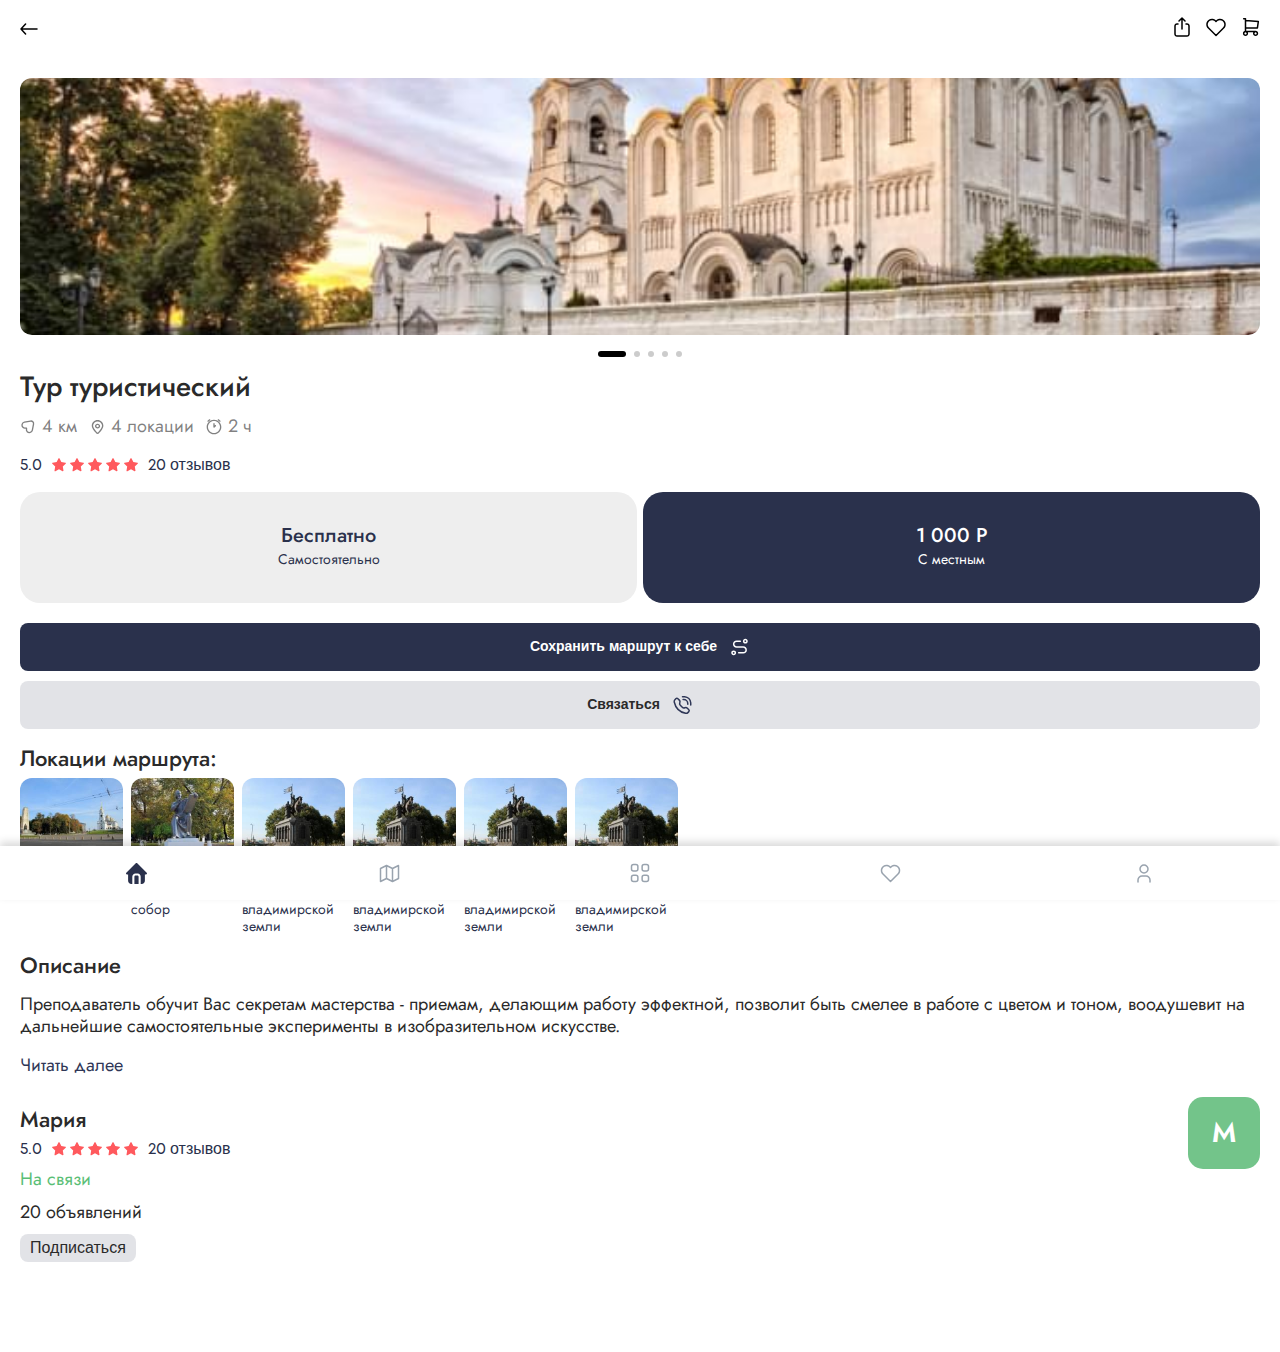
==== event.html @ 4a15fc66 "first commit" ====
<!DOCTYPE html>
<html lang="en">
    <head>
    <meta charset="UTF-8">
    <meta name="viewport" content="width=device-width, initial-scale=1.0">
    <title>Маршруты</title>
    <link rel="stylesheet" href="css/libs/normalize.css">
    <link rel="stylesheet" href="css/libs/swiper-bundle.min.css">
    <link rel="stylesheet" href="css/libs/fancybox.css">
    <link rel="stylesheet" href="css/libs/vanilla-calendar.min.css">
    <link rel="stylesheet" href="css/style.min.css">
</head>
<body class="white">
    <div class="navbar">
        <ul>
            <li>
                <a class="current" href="main.html">
                    <svg width="23" height="22" viewBox="0 0 23 22" fill="none" xmlns="http://www.w3.org/2000/svg">
                        <path d="M12.2421 1.30743L21.6903 10.7575C22.3517 11.419 21.8835 12.5499 20.9481 12.5499H19.8983V18.85C19.8983 19.6854 19.5665 20.4866 18.9759 21.0774C18.3853 21.6681 17.5842 22 16.7489 22H15.6991V14.6499C15.6992 13.8464 15.3922 13.0733 14.8411 12.4887C14.29 11.9041 13.5364 11.5523 12.7345 11.5051L12.5497 11.4999H10.4501C9.61481 11.4999 8.81374 11.8318 8.22311 12.4225C7.63248 13.0133 7.30067 13.8145 7.30067 14.6499V22H6.25086C5.41559 22 4.61452 21.6681 4.02389 21.0774C3.43326 20.4866 3.10145 19.6854 3.10145 18.85V12.5499H2.05164C1.11731 12.5499 0.64805 11.419 1.30943 10.7575L10.7577 1.30743C10.9545 1.11058 11.2215 1 11.4999 1C11.7783 1 12.0452 1.11058 12.2421 1.30743ZM12.5497 13.5999C12.8281 13.5999 13.0951 13.7105 13.292 13.9075C13.4889 14.1044 13.5995 14.3714 13.5995 14.6499V22H9.40028V14.6499C9.40031 14.3927 9.49471 14.1445 9.66558 13.9523C9.83645 13.7601 10.0719 13.6374 10.3273 13.6073L10.4501 13.5999H12.5497Z" fill="#2A314C" />
                    </svg>
                </a>
            </li>
            <li>
                <a href="#">
                    <svg width="21" height="19" viewBox="0 0 21 19" fill="none" xmlns="http://www.w3.org/2000/svg">
                        <path d="M7.5 1.5L1.5 4.5V17.5L7.5 14.5M7.5 1.5L13.5 4.5M7.5 1.5V14.5M13.5 4.5L19.5 1.5V14.5L13.5 17.5M13.5 4.5V17.5M13.5 17.5L7.5 14.5" stroke="#99A3AE" stroke-width="1.5" stroke-linecap="round" stroke-linejoin="round" />
                    </svg>
                </a>
            </li>
            <li>
                <a href="index.html">
                    <svg width="20" height="20" viewBox="0 0 20 20" fill="none" xmlns="http://www.w3.org/2000/svg">
                        <path d="M12.125 3.5C12.125 2.39543 13.0204 1.5 14.125 1.5H16.5C17.6046 1.5 18.5 2.39543 18.5 3.5V5.875C18.5 6.97957 17.6046 7.875 16.5 7.875H14.125C13.0204 7.875 12.125 6.97957 12.125 5.875V3.5Z" stroke="#99A3AE" stroke-width="1.5" stroke-linecap="round" stroke-linejoin="round" />
                        <path d="M1.5 14.125C1.5 13.0204 2.39543 12.125 3.5 12.125H5.875C6.97957 12.125 7.875 13.0204 7.875 14.125V16.5C7.875 17.6046 6.97957 18.5 5.875 18.5H3.5C2.39543 18.5 1.5 17.6046 1.5 16.5V14.125Z" stroke="#99A3AE" stroke-width="1.5" stroke-linecap="round" stroke-linejoin="round" />
                        <path d="M12.125 14.125C12.125 13.0204 13.0204 12.125 14.125 12.125H16.5C17.6046 12.125 18.5 13.0204 18.5 14.125V16.5C18.5 17.6046 17.6046 18.5 16.5 18.5H14.125C13.0204 18.5 12.125 17.6046 12.125 16.5V14.125Z" stroke="#99A3AE" stroke-width="1.5" stroke-linecap="round" stroke-linejoin="round" />
                        <path d="M1.5 3.5C1.5 2.39543 2.39543 1.5 3.5 1.5H5.875C6.97957 1.5 7.875 2.39543 7.875 3.5V5.875C7.875 6.97957 6.97957 7.875 5.875 7.875H3.5C2.39543 7.875 1.5 6.97957 1.5 5.875V3.5Z" stroke="#99A3AE" stroke-width="1.5" stroke-linecap="round" stroke-linejoin="round" />
                    </svg>
                </a>
            </li>
            <li>
                <a href="#">
                    <svg width="21" height="19" viewBox="0 0 21 19" fill="none" xmlns="http://www.w3.org/2000/svg">
                        <path d="M18.0044 10.0773L10.5083 17.5L3.01221 10.0773C2.51777 9.59625 2.12831 9.01806 1.86835 8.37914C1.60839 7.74022 1.48357 7.0544 1.50173 6.36487C1.5199 5.67535 1.68067 4.99705 1.97391 4.3727C2.26715 3.74834 2.68652 3.19146 3.2056 2.73711C3.72468 2.28275 4.33223 1.94078 4.99 1.73272C5.64776 1.52466 6.34149 1.45502 7.0275 1.52819C7.71351 1.60135 8.37693 1.81574 8.976 2.15784C9.57506 2.49995 10.0968 2.96237 10.5083 3.51597C10.9216 2.96638 11.444 2.50801 12.0426 2.16953C12.6413 1.83106 13.3034 1.61977 13.9875 1.54889C14.6715 1.47801 15.3629 1.54907 16.0182 1.75762C16.6736 1.96616 17.2788 2.3077 17.7961 2.76087C18.3134 3.21404 18.7315 3.76907 19.0243 4.39124C19.3172 5.0134 19.4784 5.6893 19.498 6.37664C19.5175 7.06397 19.395 7.74795 19.138 8.38575C18.881 9.02355 18.4951 9.60145 18.0044 10.0833" stroke="#99A3AE" stroke-width="1.5" stroke-linecap="round" stroke-linejoin="round" />
                    </svg>
                </a>
            </li>
            <li>
                <a href="auth.html">
                    <svg width="23" height="22" viewBox="0 0 23 22" fill="none" xmlns="http://www.w3.org/2000/svg">
                        <g clip-path="url(#clip0_155_7557)">
                          <path d="M8 7C8 8.06087 8.42143 9.07828 9.17157 9.82843C9.92172 10.5786 10.9391 11 12 11C13.0609 11 14.0783 10.5786 14.8284 9.82843C15.5786 9.07828 16 8.06087 16 7C16 5.93913 15.5786 4.92172 14.8284 4.17157C14.0783 3.42143 13.0609 3 12 3C10.9391 3 9.92172 3.42143 9.17157 4.17157C8.42143 4.92172 8 5.93913 8 7Z" stroke="#99A3AE" stroke-width="1.5" stroke-linecap="round" stroke-linejoin="round" />
                          <path d="M6 20V18C6 16.9391 6.42143 15.9217 7.17157 15.1716C7.92172 14.4214 8.93913 14 10 14H14C15.0609 14 16.0783 14.4214 16.8284 15.1716C17.5786 15.9217 18 16.9391 18 18V20" stroke="#99A3AE" stroke-width="1.5" stroke-linecap="round" stroke-linejoin="round" />
                        </g>
                        <defs>
                          <clipPath id="clip0_155_7557">
                            <rect width="22" height="22" fill="white" transform="translate(0.5)" />
                          </clipPath>
                        </defs>
                    </svg>
                </a>
            </li>
        </ul>
    </div>
    <main class="content" id="content">
        <div class="event">
            <div class="event-header container">
                <a href="routes.html" class="back">
                    <svg width="18" height="12" viewBox="0 0 18 12" fill="none" xmlns="http://www.w3.org/2000/svg">
                        <path d="M1 6H17M1 6L5.57143 11M1 6L5.57143 1" stroke="black" stroke-width="1.5" stroke-linecap="round" stroke-linejoin="round" />
                    </svg>
                </a>
                <div class="links">
                    <a href="#">
                        <svg width="16" height="20" viewBox="0 0 16 20" fill="none" xmlns="http://www.w3.org/2000/svg">
                            <path d="M4 7H3C2.46957 7 1.96086 7.21071 1.58579 7.58579C1.21071 7.96086 1 8.46957 1 9V17C1 17.5304 1.21071 18.0391 1.58579 18.4142C1.96086 18.7893 2.46957 19 3 19H13C13.5304 19 14.0391 18.7893 14.4142 18.4142C14.7893 18.0391 15 17.5304 15 17V9C15 8.46957 14.7893 7.96086 14.4142 7.58579C14.0391 7.21071 13.5304 7 13 7H12M8 12V1M8 1L5 4M8 1L11 4" stroke="black" stroke-width="1.5" stroke-linecap="round" stroke-linejoin="round" />
                        </svg>
                    </a>
                    <a href="#">
                        <svg width="20" height="19" viewBox="0 0 20 19" fill="none" xmlns="http://www.w3.org/2000/svg">
                            <path d="M17.5044 10.0773L10.0083 17.5L2.51221 10.0773C2.01777 9.59625 1.62831 9.01806 1.36835 8.37914C1.10839 7.74022 0.983567 7.0544 1.00173 6.36487C1.0199 5.67535 1.18067 4.99705 1.47391 4.3727C1.76715 3.74834 2.18652 3.19146 2.7056 2.73711C3.22468 2.28275 3.83223 1.94078 4.49 1.73272C5.14776 1.52466 5.84149 1.45502 6.5275 1.52819C7.21351 1.60135 7.87693 1.81574 8.476 2.15784C9.07506 2.49995 9.59679 2.96237 10.0083 3.51597C10.4216 2.96638 10.944 2.50801 11.5426 2.16953C12.1413 1.83106 12.8034 1.61977 13.4875 1.54889C14.1715 1.47801 14.8629 1.54907 15.5182 1.75762C16.1736 1.96616 16.7788 2.3077 17.2961 2.76087C17.8134 3.21404 18.2315 3.76907 18.5243 4.39124C18.8172 5.0134 18.9784 5.6893 18.998 6.37664C19.0175 7.06397 18.895 7.74795 18.638 8.38575C18.381 9.02355 17.9951 9.60145 17.5044 10.0833" stroke="black" stroke-width="1.5" stroke-linecap="round" stroke-linejoin="round" />
                        </svg>
                    </a>
                    <a href="#">
                        <svg width="18" height="18" viewBox="0 0 18 18" fill="none" xmlns="http://www.w3.org/2000/svg">
                            <path d="M3.49999 13.5833C3.98622 13.5833 4.45254 13.7765 4.79635 14.1203C5.14017 14.4641 5.33332 14.9304 5.33332 15.4167C5.33332 15.9029 5.14017 16.3692 4.79635 16.713C4.45254 17.0568 3.98622 17.25 3.49999 17.25C3.01376 17.25 2.54744 17.0568 2.20363 16.713C1.85981 16.3692 1.66666 15.9029 1.66666 15.4167C1.66666 14.9304 1.85981 14.4641 2.20363 14.1203C2.54744 13.7765 3.01376 13.5833 3.49999 13.5833ZM3.49999 13.5833H13.5833M3.49999 13.5833V0.75H1.66666M13.5833 13.5833C14.0696 13.5833 14.5359 13.7765 14.8797 14.1203C15.2235 14.4641 15.4167 14.9304 15.4167 15.4167C15.4167 15.9029 15.2235 16.3692 14.8797 16.713C14.5359 17.0568 14.0696 17.25 13.5833 17.25C13.0971 17.25 12.6308 17.0568 12.287 16.713C11.9431 16.3692 11.75 15.9029 11.75 15.4167C11.75 14.9304 11.9431 14.4641 12.287 14.1203C12.6308 13.7765 13.0971 13.5833 13.5833 13.5833ZM3.49999 2.58333L16.3333 3.5L15.4167 9.91667H3.49999" stroke="black" stroke-width="1.5" stroke-linecap="round" stroke-linejoin="round" />
                        </svg>
                    </a>
                </div>
            </div>
            <div class="card event-card container">
                <div class="swiper card-slider">
                    <div class="swiper-wrapper">
                        <div class="swiper-slide">
                            <img src="img/event.jpg" alt="">
                        </div>
                        <div class="swiper-slide">
                            <img src="img/event.jpg" alt="">
                        </div>
                        <div class="swiper-slide">
                            <img src="img/event.jpg" alt="">
                        </div>
                        <div class="swiper-slide">
                            <img src="img/event.jpg" alt="">
                        </div>
                        <div class="swiper-slide">
                            <img src="img/event.jpg" alt="">
                        </div>
                    </div>
                    <div class="card-slider-pagination"></div>
                </div>
                <div class="title">
                    Тур туристический
                </div>
                <div class="meta">
                    <div class="meta-item">
                        <svg width="16" height="16" viewBox="0 0 16 16" fill="none" xmlns="http://www.w3.org/2000/svg">
                            <path d="M10.5304 2.04713C12.3077 1.70626 13.8681 3.26663 13.5272 5.04395L12.3575 11.1433C12.1399 12.2779 11.28 13.1876 10.1614 13.4766C7.92717 14.0537 5.89422 11.9807 6.54525 9.76689C6.67796 9.31562 6.25869 8.89636 5.80743 9.02907C3.5936 9.68011 1.52063 7.64716 2.09779 5.41292C2.38674 4.29439 3.29643 3.43448 4.431 3.21689L10.5304 2.04713Z" stroke="#2C2C2C" stroke-opacity="0.6" stroke-width="1.33333" />
                        </svg>
                        4 км
                    </div>
                    <div class="meta-item">
                        <svg width="16" height="16" viewBox="0 0 16 16" fill="none" xmlns="http://www.w3.org/2000/svg">
                            <path d="M10.359 12.906L9.84915 12.4765H9.84915L10.359 12.906ZM6.78373 12.906L6.27385 13.3355L6.78373 12.906ZM8.57138 14.2855V13.6189V14.2855ZM13.0476 6.86627C13.0476 7.52711 12.6692 8.45995 12.0237 9.52245C11.3957 10.5561 10.5811 11.6076 9.84915 12.4765L10.8689 13.3355C11.6218 12.4417 12.4848 11.3313 13.1632 10.2148C13.8241 9.12708 14.3809 7.92142 14.3809 6.86627H13.0476ZM7.29362 12.4765C6.56166 11.6076 5.74709 10.5561 5.11906 9.52245C4.47352 8.45995 4.09519 7.52711 4.09519 6.86627H2.76186C2.76186 7.92142 3.31871 9.12708 3.97956 10.2148C4.65793 11.3313 5.52096 12.4417 6.27385 13.3355L7.29362 12.4765ZM4.09519 6.86627C4.09519 4.38787 6.10039 2.38078 8.57138 2.38078V1.04744C5.36174 1.04744 2.76186 3.65376 2.76186 6.86627H4.09519ZM8.57138 2.38078C11.0424 2.38078 13.0476 4.38787 13.0476 6.86627H14.3809C14.3809 3.65376 11.781 1.04744 8.57138 1.04744V2.38078ZM9.84915 12.4765C9.44681 12.9542 9.1975 13.2467 8.97884 13.4316C8.7905 13.5909 8.68429 13.6189 8.57138 13.6189V14.9522C9.08413 14.9522 9.48441 14.7503 9.83982 14.4497C10.1649 14.1748 10.4966 13.7775 10.8689 13.3355L9.84915 12.4765ZM6.27385 13.3355C6.64617 13.7775 6.97786 14.1748 7.30295 14.4497C7.65836 14.7503 8.05864 14.9522 8.57138 14.9522V13.6189C8.45848 13.6189 8.35227 13.5909 8.16393 13.4316C7.94527 13.2467 7.69596 12.9542 7.29362 12.4765L6.27385 13.3355ZM5.97615 7.10046C5.97615 8.50436 7.18378 9.56258 8.57138 9.56258V8.22925C7.82874 8.22925 7.30948 7.67977 7.30948 7.10046H5.97615ZM8.57138 9.56258C9.95899 9.56258 11.1666 8.50436 11.1666 7.10046H9.83329C9.83329 7.67977 9.31403 8.22925 8.57138 8.22925V9.56258ZM11.1666 7.10046C11.1666 5.69657 9.95899 4.63835 8.57138 4.63835V5.97168C9.31403 5.97168 9.83329 6.52116 9.83329 7.10046H11.1666ZM8.57138 4.63835C7.18378 4.63835 5.97615 5.69657 5.97615 7.10046H7.30948C7.30948 6.52116 7.82874 5.97168 8.57138 5.97168V4.63835Z" fill="#2C2C2C" fill-opacity="0.6" />
                        </svg>
                        4 локации
                    </div>
                    <div class="meta-item">
                        <svg width="16" height="16" viewBox="0 0 16 16" fill="none" xmlns="http://www.w3.org/2000/svg">
                            <path d="M8.66653 4.66658C8.66653 4.2984 8.36805 3.99992 7.99986 3.99992C7.63167 3.99992 7.33319 4.2984 7.33319 4.66658H8.66653ZM9.88549 7.13799C10.1458 6.87764 10.1458 6.45553 9.88549 6.19518C9.62514 5.93483 9.20303 5.93483 8.94268 6.19518L9.88549 7.13799ZM1.58339 1.64601C1.29589 1.87601 1.24927 2.29554 1.47928 2.58305C1.70928 2.87056 2.12881 2.91717 2.41632 2.68716L1.58339 1.64601ZM4.08299 1.35383C4.3705 1.12382 4.41711 0.704297 4.1871 0.416789C3.9571 0.129281 3.53757 0.0826663 3.25006 0.312673L4.08299 1.35383ZM13.5834 2.68716C13.8709 2.91717 14.2904 2.87056 14.5204 2.58305C14.7504 2.29554 14.7038 1.87601 14.4163 1.64601L13.5834 2.68716ZM12.7497 0.312673C12.4621 0.0826663 12.0426 0.129281 11.8126 0.416789C11.5826 0.704297 11.6292 1.12382 11.9167 1.35383L12.7497 0.312673ZM7.33319 4.66658V7.99992H8.66653V4.66658H7.33319ZM8.94268 6.19518L7.58566 7.5522L8.52847 8.49501L9.88549 7.13799L8.94268 6.19518ZM13.9999 7.99992C13.9999 11.3136 11.3136 13.9999 7.99986 13.9999V15.3333C12.0499 15.3333 15.3332 12.05 15.3332 7.99992H13.9999ZM7.99986 13.9999C4.68615 13.9999 1.99986 11.3136 1.99986 7.99992H0.666524C0.666524 12.05 3.94977 15.3333 7.99986 15.3333V13.9999ZM1.99986 7.99992C1.99986 4.68621 4.68615 1.99992 7.99986 1.99992V0.666585C3.94977 0.666585 0.666524 3.94983 0.666524 7.99992H1.99986ZM7.99986 1.99992C11.3136 1.99992 13.9999 4.68621 13.9999 7.99992H15.3332C15.3332 3.94983 12.0499 0.666585 7.99986 0.666585V1.99992ZM2.41632 2.68716L4.08299 1.35383L3.25006 0.312673L1.58339 1.64601L2.41632 2.68716ZM14.4163 1.64601L12.7497 0.312673L11.9167 1.35383L13.5834 2.68716L14.4163 1.64601ZM7.58566 7.5522C7.9845 7.15336 8.66645 7.43579 8.66653 7.99983L7.33319 8.00001C7.33328 8.62375 8.08741 8.93607 8.52847 8.49501L7.58566 7.5522Z" fill="#2C2C2C" fill-opacity="0.6" />
                        </svg>
                        2 ч
                    </div>
                </div>
                <div class="rating">
                    5.0
                    <div class="stars">
                        <svg width="14" height="14" viewBox="0 0 14 14" fill="none" xmlns="http://www.w3.org/2000/svg">
                            <path d="M4.65191 4.08794L0.664412 4.66607L0.593787 4.68044C0.486874 4.70882 0.389409 4.76507 0.311344 4.84344C0.23328 4.92181 0.177414 5.0195 0.149451 5.12652C0.121487 5.23354 0.122429 5.34607 0.152179 5.45261C0.181929 5.55915 0.239422 5.65589 0.318787 5.73294L3.20754 8.54482L2.52629 12.5167L2.51816 12.5854C2.51162 12.696 2.53458 12.8063 2.58469 12.9051C2.63481 13.0039 2.71028 13.0876 2.80337 13.1476C2.89647 13.2077 3.00384 13.2419 3.1145 13.2468C3.22517 13.2516 3.33514 13.227 3.43316 13.1754L6.99941 11.3004L10.5575 13.1754L10.62 13.2042C10.7232 13.2448 10.8353 13.2573 10.9449 13.2403C11.0545 13.2233 11.1575 13.1775 11.2435 13.1075C11.3295 13.0375 11.3954 12.9459 11.4343 12.8421C11.4732 12.7383 11.4838 12.626 11.465 12.5167L10.7832 8.54482L13.6732 5.73232L13.7219 5.67919C13.7916 5.59342 13.8372 5.49072 13.8542 5.38156C13.8713 5.2724 13.8591 5.16068 13.8188 5.05777C13.7786 4.95487 13.7119 4.86446 13.6253 4.79576C13.5388 4.72706 13.4356 4.68253 13.3263 4.66669L9.33879 4.08794L7.55629 0.47544C7.50471 0.370774 7.42486 0.282637 7.32578 0.221005C7.2267 0.159374 7.11235 0.126709 6.99566 0.126709C6.87898 0.126709 6.76462 0.159374 6.66554 0.221005C6.56646 0.282637 6.48662 0.370774 6.43504 0.47544L4.65191 4.08794Z" fill="#FF595D" />
                        </svg>    
                        <svg width="14" height="14" viewBox="0 0 14 14" fill="none" xmlns="http://www.w3.org/2000/svg">
                            <path d="M4.65191 4.08794L0.664412 4.66607L0.593787 4.68044C0.486874 4.70882 0.389409 4.76507 0.311344 4.84344C0.23328 4.92181 0.177414 5.0195 0.149451 5.12652C0.121487 5.23354 0.122429 5.34607 0.152179 5.45261C0.181929 5.55915 0.239422 5.65589 0.318787 5.73294L3.20754 8.54482L2.52629 12.5167L2.51816 12.5854C2.51162 12.696 2.53458 12.8063 2.58469 12.9051C2.63481 13.0039 2.71028 13.0876 2.80337 13.1476C2.89647 13.2077 3.00384 13.2419 3.1145 13.2468C3.22517 13.2516 3.33514 13.227 3.43316 13.1754L6.99941 11.3004L10.5575 13.1754L10.62 13.2042C10.7232 13.2448 10.8353 13.2573 10.9449 13.2403C11.0545 13.2233 11.1575 13.1775 11.2435 13.1075C11.3295 13.0375 11.3954 12.9459 11.4343 12.8421C11.4732 12.7383 11.4838 12.626 11.465 12.5167L10.7832 8.54482L13.6732 5.73232L13.7219 5.67919C13.7916 5.59342 13.8372 5.49072 13.8542 5.38156C13.8713 5.2724 13.8591 5.16068 13.8188 5.05777C13.7786 4.95487 13.7119 4.86446 13.6253 4.79576C13.5388 4.72706 13.4356 4.68253 13.3263 4.66669L9.33879 4.08794L7.55629 0.47544C7.50471 0.370774 7.42486 0.282637 7.32578 0.221005C7.2267 0.159374 7.11235 0.126709 6.99566 0.126709C6.87898 0.126709 6.76462 0.159374 6.66554 0.221005C6.56646 0.282637 6.48662 0.370774 6.43504 0.47544L4.65191 4.08794Z" fill="#FF595D" />
                        </svg>
                        <svg width="14" height="14" viewBox="0 0 14 14" fill="none" xmlns="http://www.w3.org/2000/svg">
                            <path d="M4.65191 4.08794L0.664412 4.66607L0.593787 4.68044C0.486874 4.70882 0.389409 4.76507 0.311344 4.84344C0.23328 4.92181 0.177414 5.0195 0.149451 5.12652C0.121487 5.23354 0.122429 5.34607 0.152179 5.45261C0.181929 5.55915 0.239422 5.65589 0.318787 5.73294L3.20754 8.54482L2.52629 12.5167L2.51816 12.5854C2.51162 12.696 2.53458 12.8063 2.58469 12.9051C2.63481 13.0039 2.71028 13.0876 2.80337 13.1476C2.89647 13.2077 3.00384 13.2419 3.1145 13.2468C3.22517 13.2516 3.33514 13.227 3.43316 13.1754L6.99941 11.3004L10.5575 13.1754L10.62 13.2042C10.7232 13.2448 10.8353 13.2573 10.9449 13.2403C11.0545 13.2233 11.1575 13.1775 11.2435 13.1075C11.3295 13.0375 11.3954 12.9459 11.4343 12.8421C11.4732 12.7383 11.4838 12.626 11.465 12.5167L10.7832 8.54482L13.6732 5.73232L13.7219 5.67919C13.7916 5.59342 13.8372 5.49072 13.8542 5.38156C13.8713 5.2724 13.8591 5.16068 13.8188 5.05777C13.7786 4.95487 13.7119 4.86446 13.6253 4.79576C13.5388 4.72706 13.4356 4.68253 13.3263 4.66669L9.33879 4.08794L7.55629 0.47544C7.50471 0.370774 7.42486 0.282637 7.32578 0.221005C7.2267 0.159374 7.11235 0.126709 6.99566 0.126709C6.87898 0.126709 6.76462 0.159374 6.66554 0.221005C6.56646 0.282637 6.48662 0.370774 6.43504 0.47544L4.65191 4.08794Z" fill="#FF595D" />
                        </svg>
                        <svg width="14" height="14" viewBox="0 0 14 14" fill="none" xmlns="http://www.w3.org/2000/svg">
                            <path d="M4.65191 4.08794L0.664412 4.66607L0.593787 4.68044C0.486874 4.70882 0.389409 4.76507 0.311344 4.84344C0.23328 4.92181 0.177414 5.0195 0.149451 5.12652C0.121487 5.23354 0.122429 5.34607 0.152179 5.45261C0.181929 5.55915 0.239422 5.65589 0.318787 5.73294L3.20754 8.54482L2.52629 12.5167L2.51816 12.5854C2.51162 12.696 2.53458 12.8063 2.58469 12.9051C2.63481 13.0039 2.71028 13.0876 2.80337 13.1476C2.89647 13.2077 3.00384 13.2419 3.1145 13.2468C3.22517 13.2516 3.33514 13.227 3.43316 13.1754L6.99941 11.3004L10.5575 13.1754L10.62 13.2042C10.7232 13.2448 10.8353 13.2573 10.9449 13.2403C11.0545 13.2233 11.1575 13.1775 11.2435 13.1075C11.3295 13.0375 11.3954 12.9459 11.4343 12.8421C11.4732 12.7383 11.4838 12.626 11.465 12.5167L10.7832 8.54482L13.6732 5.73232L13.7219 5.67919C13.7916 5.59342 13.8372 5.49072 13.8542 5.38156C13.8713 5.2724 13.8591 5.16068 13.8188 5.05777C13.7786 4.95487 13.7119 4.86446 13.6253 4.79576C13.5388 4.72706 13.4356 4.68253 13.3263 4.66669L9.33879 4.08794L7.55629 0.47544C7.50471 0.370774 7.42486 0.282637 7.32578 0.221005C7.2267 0.159374 7.11235 0.126709 6.99566 0.126709C6.87898 0.126709 6.76462 0.159374 6.66554 0.221005C6.56646 0.282637 6.48662 0.370774 6.43504 0.47544L4.65191 4.08794Z" fill="#FF595D" />
                        </svg>
                        <svg width="14" height="14" viewBox="0 0 14 14" fill="none" xmlns="http://www.w3.org/2000/svg">
                            <path d="M4.65191 4.08794L0.664412 4.66607L0.593787 4.68044C0.486874 4.70882 0.389409 4.76507 0.311344 4.84344C0.23328 4.92181 0.177414 5.0195 0.149451 5.12652C0.121487 5.23354 0.122429 5.34607 0.152179 5.45261C0.181929 5.55915 0.239422 5.65589 0.318787 5.73294L3.20754 8.54482L2.52629 12.5167L2.51816 12.5854C2.51162 12.696 2.53458 12.8063 2.58469 12.9051C2.63481 13.0039 2.71028 13.0876 2.80337 13.1476C2.89647 13.2077 3.00384 13.2419 3.1145 13.2468C3.22517 13.2516 3.33514 13.227 3.43316 13.1754L6.99941 11.3004L10.5575 13.1754L10.62 13.2042C10.7232 13.2448 10.8353 13.2573 10.9449 13.2403C11.0545 13.2233 11.1575 13.1775 11.2435 13.1075C11.3295 13.0375 11.3954 12.9459 11.4343 12.8421C11.4732 12.7383 11.4838 12.626 11.465 12.5167L10.7832 8.54482L13.6732 5.73232L13.7219 5.67919C13.7916 5.59342 13.8372 5.49072 13.8542 5.38156C13.8713 5.2724 13.8591 5.16068 13.8188 5.05777C13.7786 4.95487 13.7119 4.86446 13.6253 4.79576C13.5388 4.72706 13.4356 4.68253 13.3263 4.66669L9.33879 4.08794L7.55629 0.47544C7.50471 0.370774 7.42486 0.282637 7.32578 0.221005C7.2267 0.159374 7.11235 0.126709 6.99566 0.126709C6.87898 0.126709 6.76462 0.159374 6.66554 0.221005C6.56646 0.282637 6.48662 0.370774 6.43504 0.47544L4.65191 4.08794Z" fill="#FF595D" />
                        </svg>
                    </div>
                    <div class="review">
                        20 отзывов
                    </div>
                </div>
                <div class="actions">
                    <label class="checkbox">
                        <input type="radio" name="param">
                        <span class="param">
                            <span>
                                Бесплатно
                            </span>
                            <span>
                                Самостоятельно
                            </span>
                        </span>
                    </label>
                    <label class="checkbox">
                        <input type="radio" name="param" checked>
                        <span class="param">
                            <span>
                                1 000 Р
                            </span>
                            <span>
                                С местным
                            </span>
                        </span>
                    </label>
                </div>
                <div class="buttons">
                    <button class="btn izba-button blue save">
                        <div class="status">
                            Сохранить маршрут к себе
                            <svg width="21" height="20" viewBox="0 0 21 20" fill="none" xmlns="http://www.w3.org/2000/svg">
                                <path d="M9.66667 15.8333H14.25C15.0235 15.8333 15.7654 15.526 16.3124 14.9791C16.8594 14.4321 17.1667 13.6902 17.1667 12.9167C17.1667 12.1431 16.8594 11.4013 16.3124 10.8543C15.7654 10.3073 15.0235 10 14.25 10H7.58333C6.80979 10 6.06792 9.69271 5.52094 9.14573C4.97396 8.59875 4.66667 7.85688 4.66667 7.08333C4.66667 6.30979 4.97396 5.56792 5.52094 5.02094C6.06792 4.47396 6.80979 4.16667 7.58333 4.16667H11.3333M3 15.8333C3 16.2754 3.17559 16.6993 3.48816 17.0118C3.80072 17.3244 4.22464 17.5 4.66667 17.5C5.10869 17.5 5.53262 17.3244 5.84518 17.0118C6.15774 16.6993 6.33333 16.2754 6.33333 15.8333C6.33333 15.3913 6.15774 14.9674 5.84518 14.6548C5.53262 14.3423 5.10869 14.1667 4.66667 14.1667C4.22464 14.1667 3.80072 14.3423 3.48816 14.6548C3.17559 14.9674 3 15.3913 3 15.8333ZM16.3333 5.83333C16.7754 5.83333 17.1993 5.65774 17.5118 5.34518C17.8244 5.03262 18 4.60869 18 4.16667C18 3.72464 17.8244 3.30072 17.5118 2.98816C17.1993 2.67559 16.7754 2.5 16.3333 2.5C15.8913 2.5 15.4674 2.67559 15.1548 2.98816C14.8423 3.30072 14.6667 3.72464 14.6667 4.16667C14.6667 4.60869 14.8423 5.03262 15.1548 5.34518C15.4674 5.65774 15.8913 5.83333 16.3333 5.83333Z" stroke="white" stroke-width="1.5" stroke-linecap="round" stroke-linejoin="round" />
                            </svg>
                        </div>
                        <div class="status clicked">
                            Маршрут добавлен
                            <svg width="20" height="20" viewBox="0 0 20 20" fill="none" xmlns="http://www.w3.org/2000/svg">
                                <path d="M4.16656 10L8.33323 14.1667L16.6666 5.83337" stroke="white" stroke-width="1.5" stroke-linecap="round" stroke-linejoin="round" />
                            </svg>
                        </div>
                    </button>
                    <button class="btn izba-button gray touch">
                        Связаться
                        <svg width="21" height="20" viewBox="0 0 21 20" fill="none" xmlns="http://www.w3.org/2000/svg">
                            <path d="M15.8032 9.32695V8.85554C15.8032 8.785 15.8032 8.74973 15.8028 8.7199C15.7705 6.46541 13.9507 4.64562 11.6962 4.61333C11.6664 4.6129 11.6311 4.6129 11.5605 4.6129H11.0891M18.7496 9.91621V9.09125C18.7496 8.38738 18.7496 8.03545 18.723 7.73879C18.4354 4.52655 15.8896 1.98079 12.6774 1.69319C12.3807 1.66663 12.0288 1.66663 11.3249 1.66663L10.5 1.66663M7.81477 7.68612C7.43707 8.55261 7.62823 9.56197 8.29661 10.2303L10.2939 12.2277C10.9623 12.8961 11.9717 13.0872 12.8382 12.7095C13.7047 12.3318 14.714 12.523 15.3824 13.1914L16.5976 14.4065C16.6564 14.4654 16.6859 14.4948 16.7097 14.5208C17.2956 15.1584 17.2956 16.1385 16.7097 16.7761C16.6859 16.802 16.6564 16.8315 16.5976 16.8904L15.8589 17.629C15.2575 18.2305 14.3903 18.483 13.56 18.2984C7.90196 17.0411 3.48319 12.6223 2.22586 6.96433C2.04133 6.13395 2.29383 5.26684 2.89532 4.66535L3.63394 3.92673C3.69281 3.86785 3.72225 3.83842 3.74818 3.81459C4.38581 3.22869 5.36591 3.22869 6.00354 3.81459C6.02947 3.83842 6.0589 3.86785 6.11777 3.92673L7.33294 5.14189C8.00132 5.81027 8.19247 6.81963 7.81477 7.68612Z" stroke="#2F3757" stroke-width="1.5" stroke-linecap="round" />
                        </svg>
                    </button>
                </div>
                <div class="locations">
                    <div class="block-title">
                        Локации маршрута:
                    </div>
                    <div class="gallery">
                        <div class="gallery-item">
                            <img src="img/gallery-item-1.jpg" alt="">
                            <div class="gallery-item-title">
                                Соборная площадь
                            </div>
                        </div>
                        <div class="gallery-item">
                            <img src="img/gallery-item-2.jpg" alt="">
                            <div class="gallery-item-title">
                                Свято-успенский кафедральный собор
                            </div>
                        </div>
                        <div class="gallery-item">
                            <img src="img/gallery-item-3.jpg" alt="">
                            <div class="gallery-item-title">
                                Памятник крестителям владимирской земли
                            </div>
                        </div>
                        <div class="gallery-item">
                            <img src="img/gallery-item-3.jpg" alt="">
                            <div class="gallery-item-title">
                                Памятник крестителям владимирской земли
                            </div>
                        </div>
                        <div class="gallery-item">
                            <img src="img/gallery-item-3.jpg" alt="">
                            <div class="gallery-item-title">
                                Памятник крестителям владимирской земли
                            </div>
                        </div>
                        <div class="gallery-item">
                            <img src="img/gallery-item-3.jpg" alt="">
                            <div class="gallery-item-title">
                                Памятник крестителям владимирской земли
                            </div>
                        </div>
                    </div>
                </div>
                <div class="description">
                    <div class="block-title">
                        Описание
                    </div>
                    <p>
                        Преподаватель обучит Вас секретам мастерства - приемам, делающим работу эффектной, позволит быть смелее в работе с цветом и тоном, воодушевит на дальнейшие самостоятельные эксперименты в изобразительном искусстве. 
                    </p>
                    <a href="#">
                        Читать далее
                    </a>
                </div>
                <div class="review">
                    <div class="review-header">
                        <div class="review-header-info">
                            <div class="name">
                                Мария
                            </div>
                            <div class="rating">
                                5.0
                                <div class="stars">
                                    <svg width="14" height="14" viewBox="0 0 14 14" fill="none" xmlns="http://www.w3.org/2000/svg">
                                        <path d="M4.65191 4.08794L0.664412 4.66607L0.593787 4.68044C0.486874 4.70882 0.389409 4.76507 0.311344 4.84344C0.23328 4.92181 0.177414 5.0195 0.149451 5.12652C0.121487 5.23354 0.122429 5.34607 0.152179 5.45261C0.181929 5.55915 0.239422 5.65589 0.318787 5.73294L3.20754 8.54482L2.52629 12.5167L2.51816 12.5854C2.51162 12.696 2.53458 12.8063 2.58469 12.9051C2.63481 13.0039 2.71028 13.0876 2.80337 13.1476C2.89647 13.2077 3.00384 13.2419 3.1145 13.2468C3.22517 13.2516 3.33514 13.227 3.43316 13.1754L6.99941 11.3004L10.5575 13.1754L10.62 13.2042C10.7232 13.2448 10.8353 13.2573 10.9449 13.2403C11.0545 13.2233 11.1575 13.1775 11.2435 13.1075C11.3295 13.0375 11.3954 12.9459 11.4343 12.8421C11.4732 12.7383 11.4838 12.626 11.465 12.5167L10.7832 8.54482L13.6732 5.73232L13.7219 5.67919C13.7916 5.59342 13.8372 5.49072 13.8542 5.38156C13.8713 5.2724 13.8591 5.16068 13.8188 5.05777C13.7786 4.95487 13.7119 4.86446 13.6253 4.79576C13.5388 4.72706 13.4356 4.68253 13.3263 4.66669L9.33879 4.08794L7.55629 0.47544C7.50471 0.370774 7.42486 0.282637 7.32578 0.221005C7.2267 0.159374 7.11235 0.126709 6.99566 0.126709C6.87898 0.126709 6.76462 0.159374 6.66554 0.221005C6.56646 0.282637 6.48662 0.370774 6.43504 0.47544L4.65191 4.08794Z" fill="#FF595D" />
                                    </svg>    
                                    <svg width="14" height="14" viewBox="0 0 14 14" fill="none" xmlns="http://www.w3.org/2000/svg">
                                        <path d="M4.65191 4.08794L0.664412 4.66607L0.593787 4.68044C0.486874 4.70882 0.389409 4.76507 0.311344 4.84344C0.23328 4.92181 0.177414 5.0195 0.149451 5.12652C0.121487 5.23354 0.122429 5.34607 0.152179 5.45261C0.181929 5.55915 0.239422 5.65589 0.318787 5.73294L3.20754 8.54482L2.52629 12.5167L2.51816 12.5854C2.51162 12.696 2.53458 12.8063 2.58469 12.9051C2.63481 13.0039 2.71028 13.0876 2.80337 13.1476C2.89647 13.2077 3.00384 13.2419 3.1145 13.2468C3.22517 13.2516 3.33514 13.227 3.43316 13.1754L6.99941 11.3004L10.5575 13.1754L10.62 13.2042C10.7232 13.2448 10.8353 13.2573 10.9449 13.2403C11.0545 13.2233 11.1575 13.1775 11.2435 13.1075C11.3295 13.0375 11.3954 12.9459 11.4343 12.8421C11.4732 12.7383 11.4838 12.626 11.465 12.5167L10.7832 8.54482L13.6732 5.73232L13.7219 5.67919C13.7916 5.59342 13.8372 5.49072 13.8542 5.38156C13.8713 5.2724 13.8591 5.16068 13.8188 5.05777C13.7786 4.95487 13.7119 4.86446 13.6253 4.79576C13.5388 4.72706 13.4356 4.68253 13.3263 4.66669L9.33879 4.08794L7.55629 0.47544C7.50471 0.370774 7.42486 0.282637 7.32578 0.221005C7.2267 0.159374 7.11235 0.126709 6.99566 0.126709C6.87898 0.126709 6.76462 0.159374 6.66554 0.221005C6.56646 0.282637 6.48662 0.370774 6.43504 0.47544L4.65191 4.08794Z" fill="#FF595D" />
                                    </svg>
                                    <svg width="14" height="14" viewBox="0 0 14 14" fill="none" xmlns="http://www.w3.org/2000/svg">
                                        <path d="M4.65191 4.08794L0.664412 4.66607L0.593787 4.68044C0.486874 4.70882 0.389409 4.76507 0.311344 4.84344C0.23328 4.92181 0.177414 5.0195 0.149451 5.12652C0.121487 5.23354 0.122429 5.34607 0.152179 5.45261C0.181929 5.55915 0.239422 5.65589 0.318787 5.73294L3.20754 8.54482L2.52629 12.5167L2.51816 12.5854C2.51162 12.696 2.53458 12.8063 2.58469 12.9051C2.63481 13.0039 2.71028 13.0876 2.80337 13.1476C2.89647 13.2077 3.00384 13.2419 3.1145 13.2468C3.22517 13.2516 3.33514 13.227 3.43316 13.1754L6.99941 11.3004L10.5575 13.1754L10.62 13.2042C10.7232 13.2448 10.8353 13.2573 10.9449 13.2403C11.0545 13.2233 11.1575 13.1775 11.2435 13.1075C11.3295 13.0375 11.3954 12.9459 11.4343 12.8421C11.4732 12.7383 11.4838 12.626 11.465 12.5167L10.7832 8.54482L13.6732 5.73232L13.7219 5.67919C13.7916 5.59342 13.8372 5.49072 13.8542 5.38156C13.8713 5.2724 13.8591 5.16068 13.8188 5.05777C13.7786 4.95487 13.7119 4.86446 13.6253 4.79576C13.5388 4.72706 13.4356 4.68253 13.3263 4.66669L9.33879 4.08794L7.55629 0.47544C7.50471 0.370774 7.42486 0.282637 7.32578 0.221005C7.2267 0.159374 7.11235 0.126709 6.99566 0.126709C6.87898 0.126709 6.76462 0.159374 6.66554 0.221005C6.56646 0.282637 6.48662 0.370774 6.43504 0.47544L4.65191 4.08794Z" fill="#FF595D" />
                                    </svg>
                                    <svg width="14" height="14" viewBox="0 0 14 14" fill="none" xmlns="http://www.w3.org/2000/svg">
                                        <path d="M4.65191 4.08794L0.664412 4.66607L0.593787 4.68044C0.486874 4.70882 0.389409 4.76507 0.311344 4.84344C0.23328 4.92181 0.177414 5.0195 0.149451 5.12652C0.121487 5.23354 0.122429 5.34607 0.152179 5.45261C0.181929 5.55915 0.239422 5.65589 0.318787 5.73294L3.20754 8.54482L2.52629 12.5167L2.51816 12.5854C2.51162 12.696 2.53458 12.8063 2.58469 12.9051C2.63481 13.0039 2.71028 13.0876 2.80337 13.1476C2.89647 13.2077 3.00384 13.2419 3.1145 13.2468C3.22517 13.2516 3.33514 13.227 3.43316 13.1754L6.99941 11.3004L10.5575 13.1754L10.62 13.2042C10.7232 13.2448 10.8353 13.2573 10.9449 13.2403C11.0545 13.2233 11.1575 13.1775 11.2435 13.1075C11.3295 13.0375 11.3954 12.9459 11.4343 12.8421C11.4732 12.7383 11.4838 12.626 11.465 12.5167L10.7832 8.54482L13.6732 5.73232L13.7219 5.67919C13.7916 5.59342 13.8372 5.49072 13.8542 5.38156C13.8713 5.2724 13.8591 5.16068 13.8188 5.05777C13.7786 4.95487 13.7119 4.86446 13.6253 4.79576C13.5388 4.72706 13.4356 4.68253 13.3263 4.66669L9.33879 4.08794L7.55629 0.47544C7.50471 0.370774 7.42486 0.282637 7.32578 0.221005C7.2267 0.159374 7.11235 0.126709 6.99566 0.126709C6.87898 0.126709 6.76462 0.159374 6.66554 0.221005C6.56646 0.282637 6.48662 0.370774 6.43504 0.47544L4.65191 4.08794Z" fill="#FF595D" />
                                    </svg>
                                    <svg width="14" height="14" viewBox="0 0 14 14" fill="none" xmlns="http://www.w3.org/2000/svg">
                                        <path d="M4.65191 4.08794L0.664412 4.66607L0.593787 4.68044C0.486874 4.70882 0.389409 4.76507 0.311344 4.84344C0.23328 4.92181 0.177414 5.0195 0.149451 5.12652C0.121487 5.23354 0.122429 5.34607 0.152179 5.45261C0.181929 5.55915 0.239422 5.65589 0.318787 5.73294L3.20754 8.54482L2.52629 12.5167L2.51816 12.5854C2.51162 12.696 2.53458 12.8063 2.58469 12.9051C2.63481 13.0039 2.71028 13.0876 2.80337 13.1476C2.89647 13.2077 3.00384 13.2419 3.1145 13.2468C3.22517 13.2516 3.33514 13.227 3.43316 13.1754L6.99941 11.3004L10.5575 13.1754L10.62 13.2042C10.7232 13.2448 10.8353 13.2573 10.9449 13.2403C11.0545 13.2233 11.1575 13.1775 11.2435 13.1075C11.3295 13.0375 11.3954 12.9459 11.4343 12.8421C11.4732 12.7383 11.4838 12.626 11.465 12.5167L10.7832 8.54482L13.6732 5.73232L13.7219 5.67919C13.7916 5.59342 13.8372 5.49072 13.8542 5.38156C13.8713 5.2724 13.8591 5.16068 13.8188 5.05777C13.7786 4.95487 13.7119 4.86446 13.6253 4.79576C13.5388 4.72706 13.4356 4.68253 13.3263 4.66669L9.33879 4.08794L7.55629 0.47544C7.50471 0.370774 7.42486 0.282637 7.32578 0.221005C7.2267 0.159374 7.11235 0.126709 6.99566 0.126709C6.87898 0.126709 6.76462 0.159374 6.66554 0.221005C6.56646 0.282637 6.48662 0.370774 6.43504 0.47544L4.65191 4.08794Z" fill="#FF595D" />
                                    </svg>
                                </div>
                                <div class="review">
                                    20 отзывов
                                </div>
                            </div>
                        </div>
                        <div class="thumb">
                            M
                        </div>
                    </div>
                    <div class="review-content">
                        <div class="online">
                            На связи
                        </div>
                        <div class="count">
                            20 объявлений
                        </div>
                        <button class="btn izba-button gray">
                            Подписаться
                        </button>
                    </div>
                </div>
            </div>
        </div>
    </main>
    
<script src="js/libs/swiper-bundle.min.js"></script>
<script src="js/libs/fancybox.umd.js"></script>
<script src="js/main.min.js"></script>
</body>
</html>
---- css/libs/vanilla-calendar.min.css ----
/*! name: vanilla-calendar-pro | url: https://github.com/uvarov-frontend/vanilla-calendar-pro */.vanilla-calendar{position:relative;box-sizing:border-box;display:flex;width:300px;min-width:272px;max-width:100%;flex-direction:column;border-radius:.75rem;padding:1rem;opacity:1;transition-property:opacity;transition-timing-function:cubic-bezier(.4,0,.2,1);transition-duration:.15s}@supports ((width:-webkit-max-content) or (width:max-content)) and ((height:-webkit-max-content) or (height:max-content)){.vanilla-calendar{height:-webkit-max-content;height:max-content;width:-webkit-max-content;width:max-content}}.vanilla-calendar_multiple{width:550px}@supports ((width:-webkit-fit-content) or (width:-moz-fit-content) or (width:fit-content)){.vanilla-calendar_multiple{width:-webkit-fit-content;width:-moz-fit-content;width:fit-content}}.vanilla-calendar button:focus-visible{border-radius:.5rem;outline-style:solid;outline-width:1px}.vanilla-calendar.vanilla-calendar_multiple .vanilla-calendar-days{flex-grow:0}.vanilla-calendar_hidden{pointer-events:none;opacity:0}.vanilla-calendar_hidden *{pointer-events:none!important}.vanilla-calendar_to-input{position:absolute}.vanilla-calendar_to-input_bottom{margin-top:.25rem}.vanilla-calendar_to-input_top{margin-top:-.25rem}.vanilla-calendar-controls{pointer-events:none;position:absolute;left:0;right:0;top:0;z-index:20;box-sizing:content-box;display:flex;align-items:center;justify-content:space-between;padding-left:1rem;padding-right:1rem;padding-top:1.25rem}.vanilla-calendar-arrow{pointer-events:auto;position:relative;display:block;height:1.5rem;width:1.5rem;cursor:pointer;border-width:0;background-color:transparent}.vanilla-calendar-arrow:before{position:absolute;left:0;top:0;height:100%;width:100%;--tw-content:"";content:var(--tw-content)}.vanilla-calendar-arrow.vanilla-calendar-arrow_prev:before{transform:rotate(90deg)}.vanilla-calendar-arrow.vanilla-calendar-arrow_next:before{transform:rotate(-90deg)}.vanilla-calendar-grid{display:flex;flex-grow:1;flex-wrap:wrap;justify-content:center;gap:1.75rem}.vanilla-calendar-grid.vanilla-calendar-grid_disabled .vanilla-calendar-column{pointer-events:none;opacity:.3}.vanilla-calendar-grid.vanilla-calendar-grid_disabled .vanilla-calendar-column.vanilla-calendar-column_month,.vanilla-calendar-grid.vanilla-calendar-grid_disabled .vanilla-calendar-column.vanilla-calendar-column_year{pointer-events:auto;opacity:1}.vanilla-calendar-column{display:flex;min-width:-webkit-min-content;min-width:min-content;flex-direction:column}.vanilla-calendar-header{position:relative;margin-bottom:.75rem;display:flex;align-items:center}.vanilla-calendar-header__content{display:grid;flex-grow:1;grid-auto-columns:-webkit-max-content;grid-auto-columns:max-content;grid-auto-flow:column;align-items:center;justify-content:center;white-space:pre-wrap;padding-left:1rem;padding-right:1rem}.vanilla-calendar-month,.vanilla-calendar-year{cursor:pointer;border-radius:.25rem;border-width:0;background-color:transparent;padding:.25rem;font-size:1rem;line-height:1.5rem;font-weight:700}.vanilla-calendar-month.vanilla-calendar-month_disabled,.vanilla-calendar-year.vanilla-calendar-year_disabled{pointer-events:none}.vanilla-calendar-months{display:grid;flex-grow:1;grid-template-columns:repeat(4,minmax(0,1fr));align-items:center;row-gap:1rem;column-gap:.5rem}.vanilla-calendar-years{display:grid;flex-grow:1;grid-template-columns:repeat(5,minmax(0,1fr));align-items:center;row-gap:1rem;column-gap:.5rem}.vanilla-calendar-months_selecting .vanilla-calendar-months__month,.vanilla-calendar-years_selecting .vanilla-calendar-years__year{cursor:pointer}.vanilla-calendar-months_selecting .vanilla-calendar-months__month .vanilla-calendar-months__month_disabled,.vanilla-calendar-years_selecting .vanilla-calendar-years__year .vanilla-calendar-years__year_disabled{cursor:default}.vanilla-calendar-months__month,.vanilla-calendar-years__year{display:flex;height:2.5rem;align-items:center;justify-content:center;word-break:break-all;border-radius:.5rem;border-width:0;padding:.25rem;text-align:center;font-size:.75rem;line-height:1rem;font-weight:600}.vanilla-calendar-months__month.vanilla-calendar-months__month_disabled,.vanilla-calendar-years__year.vanilla-calendar-years__year_disabled{pointer-events:none}.vanilla-calendar-week-numbers{display:flex;flex-direction:column}.vanilla-calendar-week-numbers__title{margin-bottom:.5rem;display:flex;align-items:center;justify-content:center;font-size:.75rem;line-height:1rem;font-weight:700}.vanilla-calendar-week-numbers__content{display:grid;grid-auto-flow:row;align-items:center;justify-items:center;row-gap:.25rem}.vanilla-calendar-week-number{margin:0;display:flex;min-height:1.875rem;width:100%;min-width:1.875rem;cursor:pointer;align-items:center;justify-content:center;border-style:none;background-color:transparent;padding:0;font-size:.75rem;line-height:1rem;font-weight:600}.vanilla-calendar-wrapper{display:flex;flex-grow:1}.vanilla-calendar-content{display:flex;flex-grow:1;flex-direction:column}.vanilla-calendar-week{margin-bottom:.5rem;display:grid;grid-template-columns:repeat(7,1fr);justify-items:center}.vanilla-calendar-week__day{display:flex;width:100%;min-width:1.875rem;align-items:center;justify-content:center;font-size:.75rem;line-height:1rem;font-weight:700}.vanilla-calendar-days{display:grid;flex-grow:1;grid-template-columns:repeat(7,1fr);align-items:center;justify-items:center;row-gap:.25rem}.vanilla-calendar-days_selecting .vanilla-calendar-day__btn{cursor:pointer;transition-property:all;transition-timing-function:cubic-bezier(.4,0,.2,1);transition-duration:75ms}.vanilla-calendar-days_selecting .vanilla-calendar-day__btn_disabled{cursor:default}.vanilla-calendar-day{position:relative;display:flex;width:100%;align-items:center;justify-content:center}.vanilla-calendar-day_hover-intermediate .vanilla-calendar-day__btn{border-radius:0}.vanilla-calendar-day_hover-first .vanilla-calendar-day__btn{border-radius:.5rem 0 0 .5rem}.vanilla-calendar-day_hover-last .vanilla-calendar-day__btn{border-radius:0 .5rem .5rem 0}.vanilla-calendar-day_hover-first.vanilla-calendar-day_hover-last .vanilla-calendar-day__btn{border-radius:.5rem}.vanilla-calendar-day:focus-visible .vanilla-calendar-day__popup,.vanilla-calendar-day:hover .vanilla-calendar-day__popup{pointer-events:auto;opacity:1}.vanilla-calendar-day_selected-first .vanilla-calendar-day__btn_selected{border-radius:.5rem 0 0 .5rem}.vanilla-calendar-day_selected-last .vanilla-calendar-day__btn_selected{border-radius:0 .5rem .5rem 0}.vanilla-calendar-day_selected-first.vanilla-calendar-day_selected-last .vanilla-calendar-day__btn_selected{border-radius:.5rem}.vanilla-calendar-day_selected-intermediate .vanilla-calendar-day__btn_selected{border-radius:0}.vanilla-calendar-day__btn{display:flex;height:100%;min-height:1.875rem;width:100%;min-width:1.875rem;cursor:default;align-items:center;justify-content:center;border-radius:.5rem;border-width:0;padding:0;font-size:.75rem;line-height:1rem;font-weight:400}.vanilla-calendar-day__btn_today{font-weight:700}.vanilla-calendar-day__btn_disabled{pointer-events:none}.vanilla-calendar-day__popup{transform:translate(-50%);pointer-events:none;position:absolute;left:50%;top:100%;z-index:20;width:8rem;padding:1rem .75rem .5rem;font-size:.75rem;line-height:1rem;font-weight:400;opacity:0}.vanilla-calendar-day__popup:after,.vanilla-calendar-day__popup:before{content:var(--tw-content);position:absolute}.vanilla-calendar-day__popup:hover{pointer-events:auto;opacity:1}.vanilla-calendar-day__popup:before{content:"";left:0;bottom:0;z-index:-10;display:block;height:calc(100% - 8px);width:100%;border-radius:.5rem}.vanilla-calendar-day__popup:after{content:"";transform:translate(-50%);left:50%;top:1px;z-index:-10;display:block;height:0;width:0;border-style:solid;border-left-color:transparent;border-right-color:transparent;border-top-color:transparent;border-width:0 8px 8px}.vanilla-calendar-time{margin-top:.75rem;display:grid;grid-template-columns:auto 1fr;gap:.75rem;border-style:solid;padding-top:.75rem;border-width:1px 0 0}.vanilla-calendar-time__content{display:grid;grid-auto-flow:column;align-items:center}.vanilla-calendar-time__hours{position:relative;margin-right:.35rem;width:1.75rem}.vanilla-calendar-time__hours:after{position:absolute;right:-5px;top:50%;margin-top:calc(-50% + 1px);display:block;--tw-content:":";content:var(--tw-content)}.vanilla-calendar-time__minutes{width:1.75rem}.vanilla-calendar-time__hours input,.vanilla-calendar-time__minutes input{position:relative;margin:0;box-sizing:border-box;display:block;width:100%;border-radius:.25rem;border-width:0;padding:.125rem;text-align:center;font-size:1.125rem;font-weight:600;line-height:1.125rem}.vanilla-calendar-time__hours input:focus-visible,.vanilla-calendar-time__minutes input:focus-visible{outline-style:solid;outline-width:1px}.vanilla-calendar-time__hours input:disabled,.vanilla-calendar-time__minutes input:disabled{cursor:default}.vanilla-calendar-time__hours input:hover:disabled,.vanilla-calendar-time__minutes input:hover:disabled{background-color:transparent}.vanilla-calendar-time__keeping{margin-left:1px;margin-top:.25rem;width:22px;cursor:pointer;border-radius:.25rem;border-width:0;background-color:transparent;padding:0;font-size:.69rem}.vanilla-calendar-time__keeping:focus-visible{outline-style:solid;outline-width:1px}.vanilla-calendar-time__keeping:disabled{cursor:default}.vanilla-calendar-time__keeping:hover:disabled{background-color:transparent}.vanilla-calendar-time__ranges{display:grid;grid-auto-flow:row}.vanilla-calendar-time__range{position:relative;z-index:10;font-size:0}.vanilla-calendar-time__range:before{content:var(--tw-content);left:0}.vanilla-calendar-time__range:after{content:var(--tw-content);right:0}.vanilla-calendar-time__range:after,.vanilla-calendar-time__range:before{content:"";transform:translateY(-50%);pointer-events:none;position:absolute;top:50%;z-index:10;height:.5rem;width:1px}.vanilla-calendar-time__range input{position:relative;margin:0;height:1.25rem;width:100%;cursor:pointer;-webkit-appearance:none;appearance:none;outline-width:0}.vanilla-calendar-time__range input::-webkit-slider-thumb{position:relative;z-index:20;margin-top:-.5rem;box-sizing:border-box;height:1rem;width:.75rem;cursor:pointer;-webkit-appearance:none;appearance:none;border-radius:.25rem;border-width:1px;border-style:solid;--tw-shadow:0 0 #0000;--tw-shadow-colored:0 0 #0000;box-shadow:var(--tw-ring-offset-shadow,0 0 #0000),var(--tw-ring-shadow,0 0 #0000),var(--tw-shadow)}.vanilla-calendar-time__range input::-moz-range-thumb{position:relative;z-index:20;box-sizing:border-box;height:1rem;width:.75rem;cursor:pointer;border-radius:.25rem;border-width:1px;border-style:solid;--tw-shadow:0 0 #0000;--tw-shadow-colored:0 0 #0000;box-shadow:var(--tw-ring-offset-shadow,0 0 #0000),var(--tw-ring-shadow,0 0 #0000),var(--tw-shadow)}.vanilla-calendar-time__range input::-webkit-slider-runnable-track{margin-top:1px;box-sizing:border-box;height:1px;width:100%;cursor:pointer;--tw-shadow:0 0 #0000;--tw-shadow-colored:0 0 #0000;box-shadow:var(--tw-ring-offset-shadow,0 0 #0000),var(--tw-ring-shadow,0 0 #0000),var(--tw-shadow)}.vanilla-calendar-time__range input::-moz-range-track{margin-top:1px;box-sizing:border-box;height:1px;width:100%;cursor:pointer;--tw-shadow:0 0 #0000;--tw-shadow-colored:0 0 #0000;box-shadow:var(--tw-ring-offset-shadow,0 0 #0000),var(--tw-ring-shadow,0 0 #0000),var(--tw-shadow)}[data-calendar-theme=light].vanilla-calendar{--tw-bg-opacity:1;background-color:rgb(255 255 255 / var(--tw-bg-opacity));color:#0f172a}[data-calendar-theme=light].vanilla-calendar_to-input{--tw-shadow:0 9px 20px rgba(0,0,0,.1);--tw-shadow-colored:0 9px 20px var(--tw-shadow-color);box-shadow:var(--tw-ring-offset-shadow,0 0 #0000),var(--tw-ring-shadow,0 0 #0000),var(--tw-shadow)}[data-calendar-theme=light].vanilla-calendar button:focus-visible{outline-color:#fdba74}[data-calendar-theme=light] .vanilla-calendar-arrow{background-color:transparent}[data-calendar-theme=light] .vanilla-calendar-arrow:before{background-image:url([data-uri])}[data-calendar-theme=light] .vanilla-calendar-arrow:hover:before{opacity:.6}[data-calendar-theme=light] .vanilla-calendar-header__content,[data-calendar-theme=light] .vanilla-calendar-month,[data-calendar-theme=light] .vanilla-calendar-year{color:#0f172a}[data-calendar-theme=light] .vanilla-calendar-month:hover,[data-calendar-theme=light] .vanilla-calendar-year:hover{color:#64748b}[data-calendar-theme=light] .vanilla-calendar-month.vanilla-calendar-month_not-active,[data-calendar-theme=light] .vanilla-calendar-year.vanilla-calendar-year_not-active{color:#94a3b8}[data-calendar-theme=light] .vanilla-calendar-month.vanilla-calendar-month_disabled,[data-calendar-theme=light] .vanilla-calendar-year.vanilla-calendar-year_disabled{color:#cbd5e1}[data-calendar-theme=light] .vanilla-calendar-months__month{--tw-bg-opacity:1;background-color:rgb(255 255 255 / var(--tw-bg-opacity));color:#64748b}[data-calendar-theme=light] .vanilla-calendar-months__month:hover{--tw-bg-opacity:1;background-color:rgb(241 245 249 / var(--tw-bg-opacity))}[data-calendar-theme=light] .vanilla-calendar-months__month.vanilla-calendar-months__month_selected,[data-calendar-theme=light] .vanilla-calendar-months__month.vanilla-calendar-months__month_selected:hover{--tw-bg-opacity:1;background-color:rgb(6 182 212 / var(--tw-bg-opacity));color:#fff}[data-calendar-theme=light] .vanilla-calendar-months__month.vanilla-calendar-months__month_disabled,[data-calendar-theme=light] .vanilla-calendar-months__month.vanilla-calendar-months__month_disabled:hover{color:#cbd5e1}[data-calendar-theme=light] .vanilla-calendar-years__year{--tw-bg-opacity:1;background-color:rgb(255 255 255 / var(--tw-bg-opacity));color:#64748b}[data-calendar-theme=light] .vanilla-calendar-years__year:hover{--tw-bg-opacity:1;background-color:rgb(241 245 249 / var(--tw-bg-opacity))}[data-calendar-theme=light] .vanilla-calendar-years__year.vanilla-calendar-years__year_selected,[data-calendar-theme=light] .vanilla-calendar-years__year.vanilla-calendar-years__year_selected:hover{--tw-bg-opacity:1;background-color:rgb(6 182 212 / var(--tw-bg-opacity));color:#fff}[data-calendar-theme=light] .vanilla-calendar-years__year.vanilla-calendar-years__year_disabled,[data-calendar-theme=light] .vanilla-calendar-years__year.vanilla-calendar-years__year_disabled:hover{color:#cbd5e1}[data-calendar-theme=light] .vanilla-calendar-week-number,[data-calendar-theme=light] .vanilla-calendar-week-numbers__title{color:#64748b}[data-calendar-theme=light] .vanilla-calendar-week-number:hover{color:#475569}[data-calendar-theme=light] .vanilla-calendar-week__day{color:#64748b}[data-calendar-theme=light] .vanilla-calendar-week__day_weekend{color:#f43f5e}[data-calendar-theme=light] .vanilla-calendar-day_selected-intermediate .vanilla-calendar-day__btn_holiday.vanilla-calendar-day__btn_selected,[data-calendar-theme=light] .vanilla-calendar-day_selected-intermediate .vanilla-calendar-day__btn_holiday.vanilla-calendar-day__btn_selected:hover,[data-calendar-theme=light] .vanilla-calendar-day_selected-intermediate .vanilla-calendar-day__btn_weekend.vanilla-calendar-day__btn_selected,[data-calendar-theme=light] .vanilla-calendar-day_selected-intermediate .vanilla-calendar-day__btn_weekend.vanilla-calendar-day__btn_selected:hover{background-color:rgb(244 63 94 / var(--tw-bg-opacity));--tw-bg-opacity:.7;color:#fff}[data-calendar-theme=light] .vanilla-calendar-day_selected-intermediate .vanilla-calendar-day__btn_holiday.vanilla-calendar-day__btn_next.vanilla-calendar-day__btn_selected,[data-calendar-theme=light] .vanilla-calendar-day_selected-intermediate .vanilla-calendar-day__btn_holiday.vanilla-calendar-day__btn_next.vanilla-calendar-day__btn_selected:hover,[data-calendar-theme=light] .vanilla-calendar-day_selected-intermediate .vanilla-calendar-day__btn_holiday.vanilla-calendar-day__btn_prev.vanilla-calendar-day__btn_selected,[data-calendar-theme=light] .vanilla-calendar-day_selected-intermediate .vanilla-calendar-day__btn_holiday.vanilla-calendar-day__btn_prev.vanilla-calendar-day__btn_selected:hover,[data-calendar-theme=light] .vanilla-calendar-day_selected-intermediate .vanilla-calendar-day__btn_weekend.vanilla-calendar-day__btn_next.vanilla-calendar-day__btn_selected,[data-calendar-theme=light] .vanilla-calendar-day_selected-intermediate .vanilla-calendar-day__btn_weekend.vanilla-calendar-day__btn_next.vanilla-calendar-day__btn_selected:hover,[data-calendar-theme=light] .vanilla-calendar-day_selected-intermediate .vanilla-calendar-day__btn_weekend.vanilla-calendar-day__btn_prev.vanilla-calendar-day__btn_selected,[data-calendar-theme=light] .vanilla-calendar-day_selected-intermediate .vanilla-calendar-day__btn_weekend.vanilla-calendar-day__btn_prev.vanilla-calendar-day__btn_selected:hover{--tw-bg-opacity:1;background-color:rgb(226 232 240 / var(--tw-bg-opacity));color:#64748b}[data-calendar-theme=light] .vanilla-calendar-day_selected-intermediate .vanilla-calendar-day__btn_selected,[data-calendar-theme=light] .vanilla-calendar-day_selected-intermediate .vanilla-calendar-day__btn_selected:hover{background-color:rgb(6 182 212 / var(--tw-bg-opacity));--tw-bg-opacity:.7;color:#fff}[data-calendar-theme=light] .vanilla-calendar-day_selected-intermediate .vanilla-calendar-day__btn_selected.vanilla-calendar-day__btn_next,[data-calendar-theme=light] .vanilla-calendar-day_selected-intermediate .vanilla-calendar-day__btn_selected.vanilla-calendar-day__btn_next:hover,[data-calendar-theme=light] .vanilla-calendar-day_selected-intermediate .vanilla-calendar-day__btn_selected.vanilla-calendar-day__btn_prev,[data-calendar-theme=light] .vanilla-calendar-day_selected-intermediate .vanilla-calendar-day__btn_selected.vanilla-calendar-day__btn_prev:hover{--tw-bg-opacity:1;background-color:rgb(226 232 240 / var(--tw-bg-opacity));color:#64748b}[data-calendar-theme=light] .vanilla-calendar-day__btn{--tw-bg-opacity:1;background-color:rgb(255 255 255 / var(--tw-bg-opacity));color:#0f172a}[data-calendar-theme=light] .vanilla-calendar-day__btn:hover{--tw-bg-opacity:1;background-color:rgb(241 245 249 / var(--tw-bg-opacity))}[data-calendar-theme=light] .vanilla-calendar-day__btn_today{--tw-bg-opacity:1;background-color:rgb(241 245 249 / var(--tw-bg-opacity));color:#06b6d4}[data-calendar-theme=light] .vanilla-calendar-day__btn_today:hover{color:#06b6d4}[data-calendar-theme=light] .vanilla-calendar-day__btn_today.vanilla-calendar-day__btn_next,[data-calendar-theme=light] .vanilla-calendar-day__btn_today.vanilla-calendar-day__btn_prev{color:#64748b}[data-calendar-theme=light] .vanilla-calendar-day__btn_next,[data-calendar-theme=light] .vanilla-calendar-day__btn_prev{color:#94a3b8}[data-calendar-theme=light] .vanilla-calendar-day__btn_disabled{color:#cbd5e1}[data-calendar-theme=light] .vanilla-calendar-day__btn_hover{--tw-bg-opacity:1;background-color:rgb(241 245 249 / var(--tw-bg-opacity))}[data-calendar-theme=light] .vanilla-calendar-day__btn_holiday,[data-calendar-theme=light] .vanilla-calendar-day__btn_weekend{color:#f43f5e}[data-calendar-theme=light] .vanilla-calendar-day__btn_holiday.vanilla-calendar-day__btn_hover,[data-calendar-theme=light] .vanilla-calendar-day__btn_holiday:hover,[data-calendar-theme=light] .vanilla-calendar-day__btn_weekend.vanilla-calendar-day__btn_hover,[data-calendar-theme=light] .vanilla-calendar-day__btn_weekend:hover{--tw-bg-opacity:1;background-color:rgb(255 241 242 / var(--tw-bg-opacity))}[data-calendar-theme=light] .vanilla-calendar-day__btn_holiday.vanilla-calendar-day__btn_disabled,[data-calendar-theme=light] .vanilla-calendar-day__btn_weekend.vanilla-calendar-day__btn_disabled{color:#cbd5e1}[data-calendar-theme=light] .vanilla-calendar-day__btn_holiday.vanilla-calendar-day__btn_today,[data-calendar-theme=light] .vanilla-calendar-day__btn_weekend.vanilla-calendar-day__btn_today{color:#f43f5e}[data-calendar-theme=light] .vanilla-calendar-day__btn_holiday.vanilla-calendar-day__btn_today.vanilla-calendar-day__btn_disabled,[data-calendar-theme=light] .vanilla-calendar-day__btn_weekend.vanilla-calendar-day__btn_today.vanilla-calendar-day__btn_disabled{color:#cbd5e1}[data-calendar-theme=light] .vanilla-calendar-day__btn_holiday.vanilla-calendar-day__btn_next,[data-calendar-theme=light] .vanilla-calendar-day__btn_holiday.vanilla-calendar-day__btn_prev,[data-calendar-theme=light] .vanilla-calendar-day__btn_weekend.vanilla-calendar-day__btn_next,[data-calendar-theme=light] .vanilla-calendar-day__btn_weekend.vanilla-calendar-day__btn_prev{--tw-bg-opacity:1;background-color:rgb(255 255 255 / var(--tw-bg-opacity));color:#94a3b8}[data-calendar-theme=light] .vanilla-calendar-day__btn_holiday.vanilla-calendar-day__btn_next.vanilla-calendar-day__btn_hover,[data-calendar-theme=light] .vanilla-calendar-day__btn_holiday.vanilla-calendar-day__btn_next:hover,[data-calendar-theme=light] .vanilla-calendar-day__btn_holiday.vanilla-calendar-day__btn_prev.vanilla-calendar-day__btn_hover,[data-calendar-theme=light] .vanilla-calendar-day__btn_holiday.vanilla-calendar-day__btn_prev:hover,[data-calendar-theme=light] .vanilla-calendar-day__btn_weekend.vanilla-calendar-day__btn_next.vanilla-calendar-day__btn_hover,[data-calendar-theme=light] .vanilla-calendar-day__btn_weekend.vanilla-calendar-day__btn_next:hover,[data-calendar-theme=light] .vanilla-calendar-day__btn_weekend.vanilla-calendar-day__btn_prev.vanilla-calendar-day__btn_hover,[data-calendar-theme=light] .vanilla-calendar-day__btn_weekend.vanilla-calendar-day__btn_prev:hover{--tw-bg-opacity:1;background-color:rgb(241 245 249 / var(--tw-bg-opacity))}[data-calendar-theme=light] .vanilla-calendar-day__btn_holiday.vanilla-calendar-day__btn_next.vanilla-calendar-day__btn_today,[data-calendar-theme=light] .vanilla-calendar-day__btn_holiday.vanilla-calendar-day__btn_prev.vanilla-calendar-day__btn_today,[data-calendar-theme=light] .vanilla-calendar-day__btn_weekend.vanilla-calendar-day__btn_next.vanilla-calendar-day__btn_today,[data-calendar-theme=light] .vanilla-calendar-day__btn_weekend.vanilla-calendar-day__btn_prev.vanilla-calendar-day__btn_today{color:#94a3b8}[data-calendar-theme=light] .vanilla-calendar-day__btn_holiday.vanilla-calendar-day__btn_next.vanilla-calendar-day__btn_disabled,[data-calendar-theme=light] .vanilla-calendar-day__btn_holiday.vanilla-calendar-day__btn_prev.vanilla-calendar-day__btn_disabled,[data-calendar-theme=light] .vanilla-calendar-day__btn_weekend.vanilla-calendar-day__btn_next.vanilla-calendar-day__btn_disabled,[data-calendar-theme=light] .vanilla-calendar-day__btn_weekend.vanilla-calendar-day__btn_prev.vanilla-calendar-day__btn_disabled{color:#cbd5e1}[data-calendar-theme=light] .vanilla-calendar-day__btn_holiday.vanilla-calendar-day__btn_selected,[data-calendar-theme=light] .vanilla-calendar-day__btn_holiday.vanilla-calendar-day__btn_selected:hover,[data-calendar-theme=light] .vanilla-calendar-day__btn_weekend.vanilla-calendar-day__btn_selected,[data-calendar-theme=light] .vanilla-calendar-day__btn_weekend.vanilla-calendar-day__btn_selected:hover{--tw-bg-opacity:1;background-color:rgb(244 63 94 / var(--tw-bg-opacity));color:#fff}[data-calendar-theme=light] .vanilla-calendar-day__btn_holiday.vanilla-calendar-day__btn_next.vanilla-calendar-day__btn_selected,[data-calendar-theme=light] .vanilla-calendar-day__btn_holiday.vanilla-calendar-day__btn_next.vanilla-calendar-day__btn_selected:hover,[data-calendar-theme=light] .vanilla-calendar-day__btn_holiday.vanilla-calendar-day__btn_prev.vanilla-calendar-day__btn_selected,[data-calendar-theme=light] .vanilla-calendar-day__btn_holiday.vanilla-calendar-day__btn_prev.vanilla-calendar-day__btn_selected:hover,[data-calendar-theme=light] .vanilla-calendar-day__btn_weekend.vanilla-calendar-day__btn_next.vanilla-calendar-day__btn_selected,[data-calendar-theme=light] .vanilla-calendar-day__btn_weekend.vanilla-calendar-day__btn_next.vanilla-calendar-day__btn_selected:hover,[data-calendar-theme=light] .vanilla-calendar-day__btn_weekend.vanilla-calendar-day__btn_prev.vanilla-calendar-day__btn_selected,[data-calendar-theme=light] .vanilla-calendar-day__btn_weekend.vanilla-calendar-day__btn_prev.vanilla-calendar-day__btn_selected:hover{--tw-bg-opacity:1;background-color:rgb(203 213 225 / var(--tw-bg-opacity));color:#64748b}[data-calendar-theme=light] .vanilla-calendar-day__btn_selected,[data-calendar-theme=light] .vanilla-calendar-day__btn_selected:hover{--tw-bg-opacity:1;background-color:rgb(6 182 212 / var(--tw-bg-opacity));color:#fff}[data-calendar-theme=light] .vanilla-calendar-day__btn_selected.vanilla-calendar-day__btn_next,[data-calendar-theme=light] .vanilla-calendar-day__btn_selected.vanilla-calendar-day__btn_next:hover,[data-calendar-theme=light] .vanilla-calendar-day__btn_selected.vanilla-calendar-day__btn_prev,[data-calendar-theme=light] .vanilla-calendar-day__btn_selected.vanilla-calendar-day__btn_prev:hover{--tw-bg-opacity:1;background-color:rgb(203 213 225 / var(--tw-bg-opacity));color:#64748b}[data-calendar-theme=light] .vanilla-calendar-day__popup{color:#0f172a}[data-calendar-theme=light] .vanilla-calendar-day__popup:before{--tw-bg-opacity:1;background-color:rgb(255 255 255 / var(--tw-bg-opacity));--tw-shadow:0 3px 15px rgba(85, 85, 85, .2);--tw-shadow-colored:0 3px 15px var(--tw-shadow-color);box-shadow:var(--tw-ring-offset-shadow,0 0 #0000),var(--tw-ring-shadow,0 0 #0000),var(--tw-shadow)}[data-calendar-theme=light] .vanilla-calendar-day__popup:after{border-bottom-color:#fff}[data-calendar-theme=light] .vanilla-calendar-time{border-color:#cbd5e1}[data-calendar-theme=light] .vanilla-calendar-time__hours:after{content:var(--tw-content);color:#0f172a}[data-calendar-theme=light] .vanilla-calendar-time__hours input,[data-calendar-theme=light] .vanilla-calendar-time__minutes input{--tw-bg-opacity:1;background-color:rgb(255 255 255 / var(--tw-bg-opacity));color:#0f172a}[data-calendar-theme=light] .vanilla-calendar-time__hours input:hover,[data-calendar-theme=light] .vanilla-calendar-time__minutes input:hover{--tw-bg-opacity:1;background-color:rgb(255 237 213 / var(--tw-bg-opacity))}[data-calendar-theme=light] .vanilla-calendar-time__hours input:focus-visible,[data-calendar-theme=light] .vanilla-calendar-time__minutes input:focus-visible{outline-color:#fdba74}[data-calendar-theme=light] .vanilla-calendar-time__hours input.vanilla-calendar-is-focus,[data-calendar-theme=light] .vanilla-calendar-time__minutes input.vanilla-calendar-is-focus{--tw-bg-opacity:1;background-color:rgb(255 237 213 / var(--tw-bg-opacity))}[data-calendar-theme=light] .vanilla-calendar-time__keeping{color:#64748b}[data-calendar-theme=light] .vanilla-calendar-time__keeping:hover{--tw-bg-opacity:1;background-color:rgb(255 237 213 / var(--tw-bg-opacity))}[data-calendar-theme=light] .vanilla-calendar-time__keeping:focus-visible{outline-color:#fdba74}[data-calendar-theme=light] .vanilla-calendar-time__range input{--tw-bg-opacity:1;background-color:rgb(255 255 255 / var(--tw-bg-opacity))}[data-calendar-theme=light] .vanilla-calendar-time__range:after,[data-calendar-theme=light] .vanilla-calendar-time__range:before{--tw-bg-opacity:1;background-color:rgb(203 213 225 / var(--tw-bg-opacity))}[data-calendar-theme=light] .vanilla-calendar-time__range:hover input::-webkit-slider-thumb{border-color:#94a3b8}[data-calendar-theme=light] .vanilla-calendar-time__range:hover input::-moz-range-thumb{border-color:#94a3b8}[data-calendar-theme=light] .vanilla-calendar-time__range input:focus-visible::-webkit-slider-thumb{border-color:#fdba74}[data-calendar-theme=light] .vanilla-calendar-time__range input:focus-visible::-moz-range-thumb{border-color:#fdba74}[data-calendar-theme=light] .vanilla-calendar-time__range input::-webkit-slider-thumb{border-color:#cbd5e1;--tw-bg-opacity:1;background-color:rgb(255 255 255 / var(--tw-bg-opacity))}[data-calendar-theme=light] .vanilla-calendar-time__range input::-moz-range-thumb{border-color:#cbd5e1;--tw-bg-opacity:1;background-color:rgb(255 255 255 / var(--tw-bg-opacity))}[data-calendar-theme=light] .vanilla-calendar-time__range input::-webkit-slider-runnable-track{--tw-bg-opacity:1;background-color:rgb(203 213 225 / var(--tw-bg-opacity))}[data-calendar-theme=light] .vanilla-calendar-time__range input::-moz-range-track{--tw-bg-opacity:1;background-color:rgb(203 213 225 / var(--tw-bg-opacity))}[data-calendar-theme=dark].vanilla-calendar{--tw-bg-opacity:1;background-color:rgb(15 23 42 / var(--tw-bg-opacity));color:#fff}[data-calendar-theme=dark].vanilla-calendar_to-input{--tw-shadow:0 9px 20px rgba(0,0,0,.1);--tw-shadow-colored:0 9px 20px var(--tw-shadow-color);box-shadow:var(--tw-ring-offset-shadow,0 0 #0000),var(--tw-ring-shadow,0 0 #0000),var(--tw-shadow)}[data-calendar-theme=dark].vanilla-calendar button:focus-visible{outline-color:#fdba74}[data-calendar-theme=dark] .vanilla-calendar-arrow{background-color:transparent}[data-calendar-theme=dark] .vanilla-calendar-arrow:before{background-image:url([data-uri])}[data-calendar-theme=dark] .vanilla-calendar-arrow:hover:before{opacity:.6}[data-calendar-theme=dark] .vanilla-calendar-header__content,[data-calendar-theme=dark] .vanilla-calendar-month,[data-calendar-theme=dark] .vanilla-calendar-year{color:#fff}[data-calendar-theme=dark] .vanilla-calendar-month.vanilla-calendar-month_not-active,[data-calendar-theme=dark] .vanilla-calendar-month:hover,[data-calendar-theme=dark] .vanilla-calendar-year.vanilla-calendar-year_not-active,[data-calendar-theme=dark] .vanilla-calendar-year:hover{color:#64748b}[data-calendar-theme=dark] .vanilla-calendar-month.vanilla-calendar-month_disabled,[data-calendar-theme=dark] .vanilla-calendar-year.vanilla-calendar-year_disabled{color:#334155;opacity:.8}[data-calendar-theme=dark] .vanilla-calendar-months__month,[data-calendar-theme=dark] .vanilla-calendar-years__year{--tw-bg-opacity:1;background-color:rgb(15 23 42 / var(--tw-bg-opacity));color:#fff}[data-calendar-theme=dark] .vanilla-calendar-months__month:hover,[data-calendar-theme=dark] .vanilla-calendar-years__year:hover{--tw-bg-opacity:1;background-color:rgb(30 41 59 / var(--tw-bg-opacity))}[data-calendar-theme=dark] .vanilla-calendar-months__month.vanilla-calendar-months__month_selected,[data-calendar-theme=dark] .vanilla-calendar-months__month.vanilla-calendar-months__month_selected:hover,[data-calendar-theme=dark] .vanilla-calendar-years__year.vanilla-calendar-years__year_selected,[data-calendar-theme=dark] .vanilla-calendar-years__year.vanilla-calendar-years__year_selected:hover{--tw-bg-opacity:1;background-color:rgb(100 116 139 / var(--tw-bg-opacity));color:#fff}[data-calendar-theme=dark] .vanilla-calendar-months__month.vanilla-calendar-months__month_disabled,[data-calendar-theme=dark] .vanilla-calendar-years__year.vanilla-calendar-years__year_disabled{color:#334155;opacity:.8}[data-calendar-theme=dark] .vanilla-calendar-months__month.vanilla-calendar-months__month_disabled:hover,[data-calendar-theme=dark] .vanilla-calendar-years__year.vanilla-calendar-years__year_disabled:hover{color:#334155}[data-calendar-theme=dark] .vanilla-calendar-week-number,[data-calendar-theme=dark] .vanilla-calendar-week-numbers__title{color:#fff}[data-calendar-theme=dark] .vanilla-calendar-week-number:hover{color:#cbd5e1}[data-calendar-theme=dark] .vanilla-calendar-week__day{color:#fff}[data-calendar-theme=dark] .vanilla-calendar-week__day_weekend{color:#f43f5e}[data-calendar-theme=dark] .vanilla-calendar-day_selected-intermediate .vanilla-calendar-day__btn_holiday.vanilla-calendar-day__btn_selected,[data-calendar-theme=dark] .vanilla-calendar-day_selected-intermediate .vanilla-calendar-day__btn_holiday.vanilla-calendar-day__btn_selected:hover,[data-calendar-theme=dark] .vanilla-calendar-day_selected-intermediate .vanilla-calendar-day__btn_weekend.vanilla-calendar-day__btn_selected,[data-calendar-theme=dark] .vanilla-calendar-day_selected-intermediate .vanilla-calendar-day__btn_weekend.vanilla-calendar-day__btn_selected:hover{background-color:rgb(244 63 94 / var(--tw-bg-opacity));--tw-bg-opacity:.8;color:#fff}[data-calendar-theme=dark] .vanilla-calendar-day_selected-intermediate .vanilla-calendar-day__btn_holiday.vanilla-calendar-day__btn_next.vanilla-calendar-day__btn_selected,[data-calendar-theme=dark] .vanilla-calendar-day_selected-intermediate .vanilla-calendar-day__btn_holiday.vanilla-calendar-day__btn_next.vanilla-calendar-day__btn_selected:hover,[data-calendar-theme=dark] .vanilla-calendar-day_selected-intermediate .vanilla-calendar-day__btn_holiday.vanilla-calendar-day__btn_prev.vanilla-calendar-day__btn_selected,[data-calendar-theme=dark] .vanilla-calendar-day_selected-intermediate .vanilla-calendar-day__btn_holiday.vanilla-calendar-day__btn_prev.vanilla-calendar-day__btn_selected:hover,[data-calendar-theme=dark] .vanilla-calendar-day_selected-intermediate .vanilla-calendar-day__btn_weekend.vanilla-calendar-day__btn_next.vanilla-calendar-day__btn_selected,[data-calendar-theme=dark] .vanilla-calendar-day_selected-intermediate .vanilla-calendar-day__btn_weekend.vanilla-calendar-day__btn_next.vanilla-calendar-day__btn_selected:hover,[data-calendar-theme=dark] .vanilla-calendar-day_selected-intermediate .vanilla-calendar-day__btn_weekend.vanilla-calendar-day__btn_prev.vanilla-calendar-day__btn_selected,[data-calendar-theme=dark] .vanilla-calendar-day_selected-intermediate .vanilla-calendar-day__btn_weekend.vanilla-calendar-day__btn_prev.vanilla-calendar-day__btn_selected:hover{--tw-bg-opacity:1;background-color:rgb(30 41 59 / var(--tw-bg-opacity));color:#cbd5e1}[data-calendar-theme=dark] .vanilla-calendar-day_selected-intermediate .vanilla-calendar-day__btn_selected,[data-calendar-theme=dark] .vanilla-calendar-day_selected-intermediate .vanilla-calendar-day__btn_selected:hover{background-color:rgb(6 182 212 / var(--tw-bg-opacity));--tw-bg-opacity:.8;color:#fff}[data-calendar-theme=dark] .vanilla-calendar-day_selected-intermediate .vanilla-calendar-day__btn_selected.vanilla-calendar-day__btn_next,[data-calendar-theme=dark] .vanilla-calendar-day_selected-intermediate .vanilla-calendar-day__btn_selected.vanilla-calendar-day__btn_next:hover,[data-calendar-theme=dark] .vanilla-calendar-day_selected-intermediate .vanilla-calendar-day__btn_selected.vanilla-calendar-day__btn_prev,[data-calendar-theme=dark] .vanilla-calendar-day_selected-intermediate .vanilla-calendar-day__btn_selected.vanilla-calendar-day__btn_prev:hover{--tw-bg-opacity:1;background-color:rgb(30 41 59 / var(--tw-bg-opacity));color:#cbd5e1}[data-calendar-theme=dark] .vanilla-calendar-day__btn{--tw-bg-opacity:1;background-color:rgb(15 23 42 / var(--tw-bg-opacity));color:#94a3b8}[data-calendar-theme=dark] .vanilla-calendar-day__btn:hover{--tw-bg-opacity:1;background-color:rgb(30 41 59 / var(--tw-bg-opacity));color:#e2e8f0}[data-calendar-theme=dark] .vanilla-calendar-day__btn_today{--tw-bg-opacity:1;background-color:rgb(30 41 59 / var(--tw-bg-opacity));color:#06b6d4}[data-calendar-theme=dark] .vanilla-calendar-day__btn_today:hover{color:#06b6d4}[data-calendar-theme=dark] .vanilla-calendar-day__btn_next,[data-calendar-theme=dark] .vanilla-calendar-day__btn_prev,[data-calendar-theme=dark] .vanilla-calendar-day__btn_today.vanilla-calendar-day__btn_next,[data-calendar-theme=dark] .vanilla-calendar-day__btn_today.vanilla-calendar-day__btn_prev{color:#475569}[data-calendar-theme=dark] .vanilla-calendar-day__btn_disabled{color:#334155;opacity:.8}[data-calendar-theme=dark] .vanilla-calendar-day__btn_hover{--tw-bg-opacity:1;background-color:rgb(30 41 59 / var(--tw-bg-opacity))}[data-calendar-theme=dark] .vanilla-calendar-day__btn_holiday,[data-calendar-theme=dark] .vanilla-calendar-day__btn_weekend{color:#f43f5e}[data-calendar-theme=dark] .vanilla-calendar-day__btn_holiday.vanilla-calendar-day__btn_hover,[data-calendar-theme=dark] .vanilla-calendar-day__btn_holiday:hover,[data-calendar-theme=dark] .vanilla-calendar-day__btn_weekend.vanilla-calendar-day__btn_hover,[data-calendar-theme=dark] .vanilla-calendar-day__btn_weekend:hover{--tw-bg-opacity:1;background-color:rgb(30 41 59 / var(--tw-bg-opacity));color:#f43f5e}[data-calendar-theme=dark] .vanilla-calendar-day__btn_holiday.vanilla-calendar-day__btn_disabled,[data-calendar-theme=dark] .vanilla-calendar-day__btn_weekend.vanilla-calendar-day__btn_disabled{color:#334155;opacity:.8}[data-calendar-theme=dark] .vanilla-calendar-day__btn_holiday.vanilla-calendar-day__btn_today,[data-calendar-theme=dark] .vanilla-calendar-day__btn_weekend.vanilla-calendar-day__btn_today{color:#f43f5e}[data-calendar-theme=dark] .vanilla-calendar-day__btn_holiday.vanilla-calendar-day__btn_today.vanilla-calendar-day__btn_disabled,[data-calendar-theme=dark] .vanilla-calendar-day__btn_weekend.vanilla-calendar-day__btn_today.vanilla-calendar-day__btn_disabled{color:#334155}[data-calendar-theme=dark] .vanilla-calendar-day__btn_holiday.vanilla-calendar-day__btn_next,[data-calendar-theme=dark] .vanilla-calendar-day__btn_holiday.vanilla-calendar-day__btn_prev,[data-calendar-theme=dark] .vanilla-calendar-day__btn_weekend.vanilla-calendar-day__btn_next,[data-calendar-theme=dark] .vanilla-calendar-day__btn_weekend.vanilla-calendar-day__btn_prev{--tw-bg-opacity:1;background-color:rgb(15 23 42 / var(--tw-bg-opacity));color:#475569}[data-calendar-theme=dark] .vanilla-calendar-day__btn_holiday.vanilla-calendar-day__btn_next:hover,[data-calendar-theme=dark] .vanilla-calendar-day__btn_holiday.vanilla-calendar-day__btn_prev:hover,[data-calendar-theme=dark] .vanilla-calendar-day__btn_weekend.vanilla-calendar-day__btn_next:hover,[data-calendar-theme=dark] .vanilla-calendar-day__btn_weekend.vanilla-calendar-day__btn_prev:hover{--tw-bg-opacity:1;background-color:rgb(30 41 59 / var(--tw-bg-opacity));color:#cbd5e1}[data-calendar-theme=dark] .vanilla-calendar-day__btn_holiday.vanilla-calendar-day__btn_next.vanilla-calendar-day__btn_hover,[data-calendar-theme=dark] .vanilla-calendar-day__btn_holiday.vanilla-calendar-day__btn_prev.vanilla-calendar-day__btn_hover,[data-calendar-theme=dark] .vanilla-calendar-day__btn_weekend.vanilla-calendar-day__btn_next.vanilla-calendar-day__btn_hover,[data-calendar-theme=dark] .vanilla-calendar-day__btn_weekend.vanilla-calendar-day__btn_prev.vanilla-calendar-day__btn_hover{--tw-bg-opacity:1;background-color:rgb(30 41 59 / var(--tw-bg-opacity))}[data-calendar-theme=dark] .vanilla-calendar-day__btn_holiday.vanilla-calendar-day__btn_next.vanilla-calendar-day__btn_today,[data-calendar-theme=dark] .vanilla-calendar-day__btn_holiday.vanilla-calendar-day__btn_prev.vanilla-calendar-day__btn_today,[data-calendar-theme=dark] .vanilla-calendar-day__btn_weekend.vanilla-calendar-day__btn_next.vanilla-calendar-day__btn_today,[data-calendar-theme=dark] .vanilla-calendar-day__btn_weekend.vanilla-calendar-day__btn_prev.vanilla-calendar-day__btn_today{color:#94a3b8}[data-calendar-theme=dark] .vanilla-calendar-day__btn_holiday.vanilla-calendar-day__btn_next.vanilla-calendar-day__btn_disabled,[data-calendar-theme=dark] .vanilla-calendar-day__btn_holiday.vanilla-calendar-day__btn_prev.vanilla-calendar-day__btn_disabled,[data-calendar-theme=dark] .vanilla-calendar-day__btn_weekend.vanilla-calendar-day__btn_next.vanilla-calendar-day__btn_disabled,[data-calendar-theme=dark] .vanilla-calendar-day__btn_weekend.vanilla-calendar-day__btn_prev.vanilla-calendar-day__btn_disabled{color:#334155;opacity:.8}[data-calendar-theme=dark] .vanilla-calendar-day__btn_holiday.vanilla-calendar-day__btn_selected,[data-calendar-theme=dark] .vanilla-calendar-day__btn_holiday.vanilla-calendar-day__btn_selected:hover,[data-calendar-theme=dark] .vanilla-calendar-day__btn_weekend.vanilla-calendar-day__btn_selected,[data-calendar-theme=dark] .vanilla-calendar-day__btn_weekend.vanilla-calendar-day__btn_selected:hover{--tw-bg-opacity:1;background-color:rgb(244 63 94 / var(--tw-bg-opacity));color:#fff}[data-calendar-theme=dark] .vanilla-calendar-day__btn_holiday.vanilla-calendar-day__btn_next.vanilla-calendar-day__btn_selected,[data-calendar-theme=dark] .vanilla-calendar-day__btn_holiday.vanilla-calendar-day__btn_next.vanilla-calendar-day__btn_selected:hover,[data-calendar-theme=dark] .vanilla-calendar-day__btn_holiday.vanilla-calendar-day__btn_prev.vanilla-calendar-day__btn_selected,[data-calendar-theme=dark] .vanilla-calendar-day__btn_holiday.vanilla-calendar-day__btn_prev.vanilla-calendar-day__btn_selected:hover,[data-calendar-theme=dark] .vanilla-calendar-day__btn_weekend.vanilla-calendar-day__btn_next.vanilla-calendar-day__btn_selected,[data-calendar-theme=dark] .vanilla-calendar-day__btn_weekend.vanilla-calendar-day__btn_next.vanilla-calendar-day__btn_selected:hover,[data-calendar-theme=dark] .vanilla-calendar-day__btn_weekend.vanilla-calendar-day__btn_prev.vanilla-calendar-day__btn_selected,[data-calendar-theme=dark] .vanilla-calendar-day__btn_weekend.vanilla-calendar-day__btn_prev.vanilla-calendar-day__btn_selected:hover{--tw-bg-opacity:1;background-color:rgb(51 65 85 / var(--tw-bg-opacity));color:#cbd5e1}[data-calendar-theme=dark] .vanilla-calendar-day__btn_selected,[data-calendar-theme=dark] .vanilla-calendar-day__btn_selected:hover{--tw-bg-opacity:1;background-color:rgb(6 182 212 / var(--tw-bg-opacity));color:#fff}[data-calendar-theme=dark] .vanilla-calendar-day__btn_selected.vanilla-calendar-day__btn_next,[data-calendar-theme=dark] .vanilla-calendar-day__btn_selected.vanilla-calendar-day__btn_next:hover,[data-calendar-theme=dark] .vanilla-calendar-day__btn_selected.vanilla-calendar-day__btn_prev,[data-calendar-theme=dark] .vanilla-calendar-day__btn_selected.vanilla-calendar-day__btn_prev:hover{--tw-bg-opacity:1;background-color:rgb(51 65 85 / var(--tw-bg-opacity));color:#cbd5e1}[data-calendar-theme=dark] .vanilla-calendar-day__popup{color:#fff}[data-calendar-theme=dark] .vanilla-calendar-day__popup:before{--tw-bg-opacity:1;background-color:rgb(15 23 42 / var(--tw-bg-opacity));--tw-shadow:inset 0 0 0 1px rgb(255 255 255 / .1);--tw-shadow-colored:inset 0 0 0 1px var(--tw-shadow-color);box-shadow:var(--tw-ring-offset-shadow,0 0 #0000),var(--tw-ring-shadow,0 0 #0000),var(--tw-shadow)}[data-calendar-theme=dark] .vanilla-calendar-day__popup:after{border-bottom-color:#334155}[data-calendar-theme=dark] .vanilla-calendar-time{border-color:#1e293b}[data-calendar-theme=dark] .vanilla-calendar-time__hours:after{content:var(--tw-content);color:#fff}[data-calendar-theme=dark] .vanilla-calendar-time__hours input,[data-calendar-theme=dark] .vanilla-calendar-time__minutes input{--tw-bg-opacity:1;background-color:rgb(15 23 42 / var(--tw-bg-opacity));color:#fff}[data-calendar-theme=dark] .vanilla-calendar-time__hours input:hover,[data-calendar-theme=dark] .vanilla-calendar-time__minutes input:hover{--tw-bg-opacity:1;background-color:rgb(51 65 85 / var(--tw-bg-opacity))}[data-calendar-theme=dark] .vanilla-calendar-time__hours input:focus-visible,[data-calendar-theme=dark] .vanilla-calendar-time__minutes input:focus-visible{outline-color:#fdba74}[data-calendar-theme=dark] .vanilla-calendar-time__hours input.vanilla-calendar-is-focus,[data-calendar-theme=dark] .vanilla-calendar-time__minutes input.vanilla-calendar-is-focus{--tw-bg-opacity:1;background-color:rgb(51 65 85 / var(--tw-bg-opacity))}[data-calendar-theme=dark] .vanilla-calendar-time__keeping{color:#64748b}[data-calendar-theme=dark] .vanilla-calendar-time__keeping:hover{--tw-bg-opacity:1;background-color:rgb(51 65 85 / var(--tw-bg-opacity));color:#94a3b8}[data-calendar-theme=dark] .vanilla-calendar-time__keeping:focus-visible{outline-color:#fdba74}[data-calendar-theme=dark] .vanilla-calendar-time__range input{--tw-bg-opacity:1;background-color:rgb(15 23 42 / var(--tw-bg-opacity))}[data-calendar-theme=dark] .vanilla-calendar-time__range:after,[data-calendar-theme=dark] .vanilla-calendar-time__range:before{--tw-bg-opacity:1;background-color:rgb(71 85 105 / var(--tw-bg-opacity))}[data-calendar-theme=dark] .vanilla-calendar-time__range:hover input::-webkit-slider-thumb{border-color:#94a3b8}[data-calendar-theme=dark] .vanilla-calendar-time__range:hover input::-moz-range-thumb{border-color:#94a3b8}[data-calendar-theme=dark] .vanilla-calendar-time__range input:focus-visible::-webkit-slider-thumb{border-color:#fdba74}[data-calendar-theme=dark] .vanilla-calendar-time__range input:focus-visible::-moz-range-thumb{border-color:#fdba74}[data-calendar-theme=dark] .vanilla-calendar-time__range input::-webkit-slider-thumb{border-color:#475569;--tw-bg-opacity:1;background-color:rgb(30 41 59 / var(--tw-bg-opacity))}[data-calendar-theme=dark] .vanilla-calendar-time__range input::-moz-range-thumb{border-color:#475569;--tw-bg-opacity:1;background-color:rgb(30 41 59 / var(--tw-bg-opacity))}[data-calendar-theme=dark] .vanilla-calendar-time__range input::-webkit-slider-runnable-track{--tw-bg-opacity:1;background-color:rgb(71 85 105 / var(--tw-bg-opacity))}[data-calendar-theme=dark] .vanilla-calendar-time__range input::-moz-range-track{--tw-bg-opacity:1;background-color:rgb(71 85 105 / var(--tw-bg-opacity))}
---- css/style.min.css ----
@font-face{font-family:Mont;font-weight:400;font-style:normal;src:url(../fonts/Mont-Regular.woff);font-display:swap}@font-face{font-family:Mont;font-weight:600;font-style:normal;src:url(../fonts/Mont-SemiBold.woff);font-display:swap}@font-face{font-family:Jost;font-weight:400;font-style:normal;src:url(../fonts/Jost-Regular.woff);font-display:swap}@font-face{font-family:Jost;font-weight:500;font-style:normal;src:url(../fonts/Jost-Medium.woff);font-display:swap}@font-face{font-family:Jost;font-weight:600;font-style:normal;src:url(../fonts/Jost-SemiBold.woff);font-display:swap}@font-face{font-family:DrukCyr;font-weight:500;font-style:normal;src:url(../fonts/DrukCyr-Medium.woff);font-display:swap}:root{--white:#fff;--black:#000;--text-color:#2A2A2A;--blue:#2A314C}*,::after,::before{box-sizing:border-box}html{height:100%;scroll-behavior:smooth}body{margin:0;padding:0;font-size:16px;line-height:120%;font-weight:400;font-family:Jost,Arial,sans-serif;color:var(--text-color);background-color:#f2f2f2;display:flex;flex-direction:column;position:relative}body.overflow-hidden{overflow:hidden}body.white{background-color:var(--white)}h1,h2,h3,h4,h5,h6{line-height:120%}a{text-decoration:none;color:#2f3757;transition:.5s}a:hover{color:var(--blue);text-decoration:underline}img{max-width:100%;height:auto}.btn{background:0 0;border:none;cursor:pointer;font-family:inherit;padding:0;color:inherit;transition:.3s}.izba-button{padding:14px;font-size:14px;line-height:100%;font-family:Mont,Arial,Helvetica,sans-serif;font-weight:600;border-radius:8px;width:-moz-fit-content;width:fit-content;display:flex;align-items:center;justify-content:center}.izba-button.blue{background-color:var(--blue);color:var(--white)}.izba-button.blue:hover{background-color:#3e476b}.izba-button.white{background-color:var(--white);color:var(--text-color)}.izba-button.white:hover{background-color:var(--blue);color:var(--white)}.izba-button.gray{background:rgba(47,55,87,.14)}.izba-button.gray:hover{background-color:var(--blue);color:var(--white)}.izba-button.small{padding-top:0;padding-bottom:0;height:36px}.izba-button:hover{text-decoration:none}.container{width:100%;max-width:1480px;padding:0 20px;margin:0 auto}#footer,#header{flex:0 0 auto}#content{flex:1 0 auto}.form-field{height:56px;background-color:#f6f6f6;width:100%;border-radius:12px;line-height:140%;outline:0;border:1px solid transparent;font-size:15px;font-family:Mont,Arial,Helvetica,sans-serif;font-weight:400;padding:0 16px}.form-field:focus{border-color:#2a314c}.form-field::-moz-placeholder{color:#8696bb}.form-field::placeholder{color:#8696bb}.checkbox input{display:none}.checkbox input:checked~span{background-color:var(--blue);color:var(--white)}.select{position:relative}.select select,.select-list{display:none}.select-current{border-radius:10px;padding:6px 10px 8px;background-color:#eee;max-width:-moz-fit-content;max-width:fit-content;display:flex;align-items:center;-moz-column-gap:7px;column-gap:7px;white-space:nowrap}.select-current::after{content:"";background-image:url([data-uri]);background-repeat:no-repeat;background-position:center;background-size:contain;width:11px;height:7px;position:relative;top:1px;transition:.3s}.select-list{margin:5px 0 0;padding:10px 0;list-style:none;display:flex;flex-direction:column;position:absolute;z-index:3;background:#eee;height:-moz-fit-content;height:fit-content;border-radius:10px;opacity:0;visibility:hidden;transition:.3s;left:0}.select-item{padding:10px 15px}.select-item.current,.select-item:hover{background-color:#dadada}.select.active .select-list{opacity:1;visibility:visible}.select.active .select-current::after{transform:rotate(180deg)}.filter .container{padding:0}.filter .params{display:flex;align-items:center;-moz-column-gap:10px;column-gap:10px;overflow-x:auto;overflow-y:auto}.filter .params::-webkit-scrollbar{display:none}.filter .param{background:rgba(44,44,44,.08);display:flex;align-items:center;justify-content:center;border-radius:10px;padding:6px 10px;white-space:nowrap}.filter-content{position:fixed;top:0;bottom:0;left:0;right:0;opacity:0;visibility:hidden;z-index:99999;background-color:rgba(0,0,0,.4);transition:.3s}.filter-content-inner{position:fixed;bottom:0;left:0;right:0;padding:18px 12px;background-color:var(--white);max-height:500px;overflow-y:auto;border-radius:12px 12px 0 0;transform:translateY(100%);transition:.4s}.filter-header{padding-bottom:15px;display:flex;align-items:center;justify-content:space-between;-moz-column-gap:10px;column-gap:10px}.filter-header .title{font-weight:500;font-size:18px}.filter-close{width:24px;height:24px;border-radius:50%;background:rgba(44,44,44,.32);line-height:0}.filter-items{display:flex;flex-direction:column;row-gap:28px}.filter-item{display:flex;flex-direction:column;row-gap:14px}.filter-item .title{font-size:15px;font-weight:500}.filter-options{display:flex;flex-wrap:wrap;gap:10px}.filter-actions{display:flex;align-items:center;-moz-column-gap:10px;column-gap:10px}.filter-actions button{height:56px;font-weight:400;flex-grow:1}.filter.active .filter-content{opacity:1;visibility:visible}.filter.active .filter-content-inner{transform:translateY(0)}.tab-content:not(.active){display:none}.block{background-color:var(--white);padding:24px 0;display:flex;flex-direction:column;row-gap:20px;border-radius:0 0 20px 20px;margin-bottom:12px}.block.v2{margin-bottom:40px}.promo .inner{position:relative;background-color:#2f3757;border-radius:24px;color:var(--white);padding:26px 24px;display:flex;flex-direction:column;row-gap:12px;overflow:hidden;background-image:url(../img/promo-bg.png);background-repeat:no-repeat;background-position:center;background-size:cover}.promo .title{font-weight:500;font-size:24px;line-height:110%}.promo .description{font-family:Mont,Arial,Helvetica,sans-serif;font-size:15px;max-width:230px}.promo .img{position:absolute;right:0;bottom:0}.promo.v2 .title{font-weight:500;font-size:36px;line-height:110%;font-family:DrukCyr,Arial,Helvetica,sans-serif;text-transform:uppercase}.search label{background-color:#f6f6f6;width:100%;position:relative}.search input{padding-left:52px;font-weight:400}.search svg{top:50%;transform:translate(-50%,-50%);left:30px;position:absolute}.categories .container{padding:0}.categories ul{margin:0;padding:0 20px;list-style:none;display:flex;-moz-column-gap:10px;column-gap:10px;overflow-y:hidden;overflow-x:auto}.categories ul::-webkit-scrollbar{display:none}.categories a{display:flex;flex-direction:column;align-items:center;text-align:center;row-gap:8px}.categories .icon{width:72px;height:72px;border-radius:50%;display:flex;align-items:center;justify-content:center;background-color:#f2f2f2}.categories .title{font-size:15px;font-weight:600}.master-class .inner{background:#f2f2f2;border-radius:24px;padding:26px 24px;display:flex;flex-direction:column;row-gap:20px;position:relative}.master-class .inner::before{content:"";position:absolute;width:170px;height:220px;background-image:url(../img/masterclass.png);background-repeat:no-repeat;background-size:contain;bottom:-48px;right:0}.master-class .title{font-size:36px;line-height:110%;text-transform:uppercase;color:#2a2a2a;font-family:DrukCyr,Arial,Helvetica,sans-serif;font-weight:500}.navbar{position:fixed;bottom:0;left:0;right:0;box-shadow:0 -4px 8px 0 rgba(0,0,0,.15);background:var(--white);padding:8px 10px;z-index:999}.navbar ul{padding:0;margin:0;list-style:none;display:flex;align-items:center}.navbar li{flex-grow:1;display:flex;justify-content:center}.navbar a{flex-grow:1;display:flex;justify-content:center;padding:8px 0}.grid{display:flex;flex-direction:column;row-gap:12px}.card-slider img{width:100%;height:100%;border-radius:12px;-o-object-fit:cover;object-fit:cover}.card-slider .swiper-slide{height:257px}.card-slider-pagination{display:flex;justify-content:center;margin-top:16px}.card-slider-pagination .swiper-pagination-bullet{opacity:1;width:6px;height:6px;opacity:.2;transition:.3s}.card-slider-pagination .swiper-pagination-bullet.swiper-pagination-bullet-active{width:28px;border-radius:12px;background-color:var(--black);opacity:1}.card{background-color:var(--white);padding:20px;border-radius:20px;display:flex;flex-direction:column;row-gap:20px}.card .title{font-weight:500;font-size:28px}.card .info{display:flex;flex-direction:column;row-gap:20px}.card .meta{display:flex;align-items:center;-moz-column-gap:12px;column-gap:12px;font-size:18px;line-height:120%;color:rgba(44,44,44,.6)}.card .meta-item{display:flex;align-items:center;-moz-column-gap:6px;column-gap:6px}.card .rating{display:flex;align-items:center;-moz-column-gap:10px;column-gap:10px;color:#2a314c;line-height:0;font-family:Mont,Arial,Helvetica,sans-serif}.card .description{font-size:18px;line-height:120%}.card .actions{display:flex;align-items:center;-moz-column-gap:6px;column-gap:6px}.card .action-button:not(.izba-button){display:flex;align-items:center;justify-content:center;-moz-column-gap:6px;column-gap:6px;padding:7px 11px;background:rgba(62,123,204,.08);border-radius:10px;font-size:16px;line-height:140%;color:#2f3757}.apartment .top{display:flex;align-items:center;-moz-column-gap:10px;column-gap:10px}.apartment .top .icon{width:32px;height:32px;border-radius:50%;background-color:#73c48a;color:var(--white);display:flex;align-items:center;justify-content:center;font-size:12px;font-family:Mont,Arial,Helvetica,sans-serif;line-height:0;flex-shrink:0}.apartment .top .name{font-size:18px;font-weight:500}.apartment .top .date{margin-left:auto;font-size:14px;line-height:120%;color:rgba(44,44,44,.8)}.apartment .info{display:flex;flex-direction:column;row-gap:14px}.apartment .info .title{font-weight:600;font-size:18px;line-height:120%}.apartments{padding-bottom:70px}.apartments .container{padding:0}.auth{background-color:var(--white);height:100vh;min-height:528px;display:flex;align-items:center;justify-content:center}.auth .inner{display:flex;flex-direction:column;align-items:center}.auth .logo{margin-bottom:40px}.auth .logo img{max-width:191px}.auth-buttons{background:#f6f6f6;border-radius:12px;padding:6px 8px;width:100%;display:flex;align-items:center;-moz-column-gap:10px;column-gap:10px;margin-bottom:10px}.auth-buttons button{height:44px;flex-grow:1}.auth-buttons button.active{background-color:var(--white);color:var(--text-color);box-shadow:0 0 8px 0 rgba(0,0,0,.08);background:var(--white);border-radius:8px}.auth form{display:flex;flex-direction:column;row-gap:10px;width:100%}.auth form button{margin-top:10px;width:100%;height:56px;font-weight:400;font-size:16px}.auth .notice{margin-top:20px;font-family:Mont,Arial,Helvetica,sans-serif;font-weight:300;font-size:13px}.auth .notice a{text-decoration:underline;color:#2f3757;text-underline-offset:3px}.auth .notice a:hover{text-decoration:none}.auth .tab-content{width:100%}.filter{padding:0 20px}.routes{padding-bottom:70px;padding-left:0;padding-right:0}.block-title{font-weight:500;font-size:22px;margin-bottom:10px}.event{padding-bottom:70px}.event-header{display:flex;align-items:center;justify-content:space-between;padding-top:17px;padding-bottom:17px}.event-header .links{display:flex;align-items:center;-moz-column-gap:16px;column-gap:16px}.event-card .actions .checkbox{width:50%;flex-grow:1}.event-card .actions .checkbox input:checked~span{background-color:var(--blue);color:var(--white)}.event-card .actions .param{width:100%;border-radius:20px;height:111px;display:flex;align-items:center;justify-content:center;flex-direction:column;font-size:14px;color:#2a314c;background-color:#eee;row-gap:5px}.event-card .actions .param span:first-child{font-weight:500;font-size:20px}.event-card .buttons{display:flex;flex-direction:column;row-gap:10px}.event-card .buttons button{-moz-column-gap:12px;column-gap:12px;width:100%}.event-card .buttons button .status{display:flex;align-items:center;-moz-column-gap:12px;column-gap:12px}.event-card .buttons button.save .clicked{display:none}.event-card .buttons button.save.active{background-color:#5ec07a}.event-card .buttons button.save.active .status{display:none}.event-card .buttons button.save.active .status.clicked{display:flex}.event-card .buttons button.touch:hover svg{fill:var(--white)}.event-card .gallery{display:flex;overflow-x:auto;overflow-y:hidden;gap:8px}.event-card .gallery::-webkit-scrollbar{display:none}.event-card .gallery-item{flex-shrink:0;max-width:103px}.event-card .gallery-item img{width:103px;height:85px;border-radius:12px;-o-object-fit:cover;object-fit:cover}.event-card .gallery-item-title{font-size:14px;line-height:120%;color:#2a314c}.review-header{display:flex;align-items:center;justify-content:space-between}.review-header-info{display:flex;flex-direction:column;row-gap:12px}.review .name{font-weight:500;font-size:22px}.review .thumb{border-radius:15px;width:72px;height:72px;background:#73c48a;display:flex;align-items:center;justify-content:center;font-weight:600;font-size:28px;line-height:140%;color:var(--white)}.review-content{display:flex;flex-direction:column;row-gap:12px;font-size:18px}.review .online{font-size:18px;line-height:120%;color:#59be75}.review button{padding:6px 10px;font-weight:400;font-size:16px}
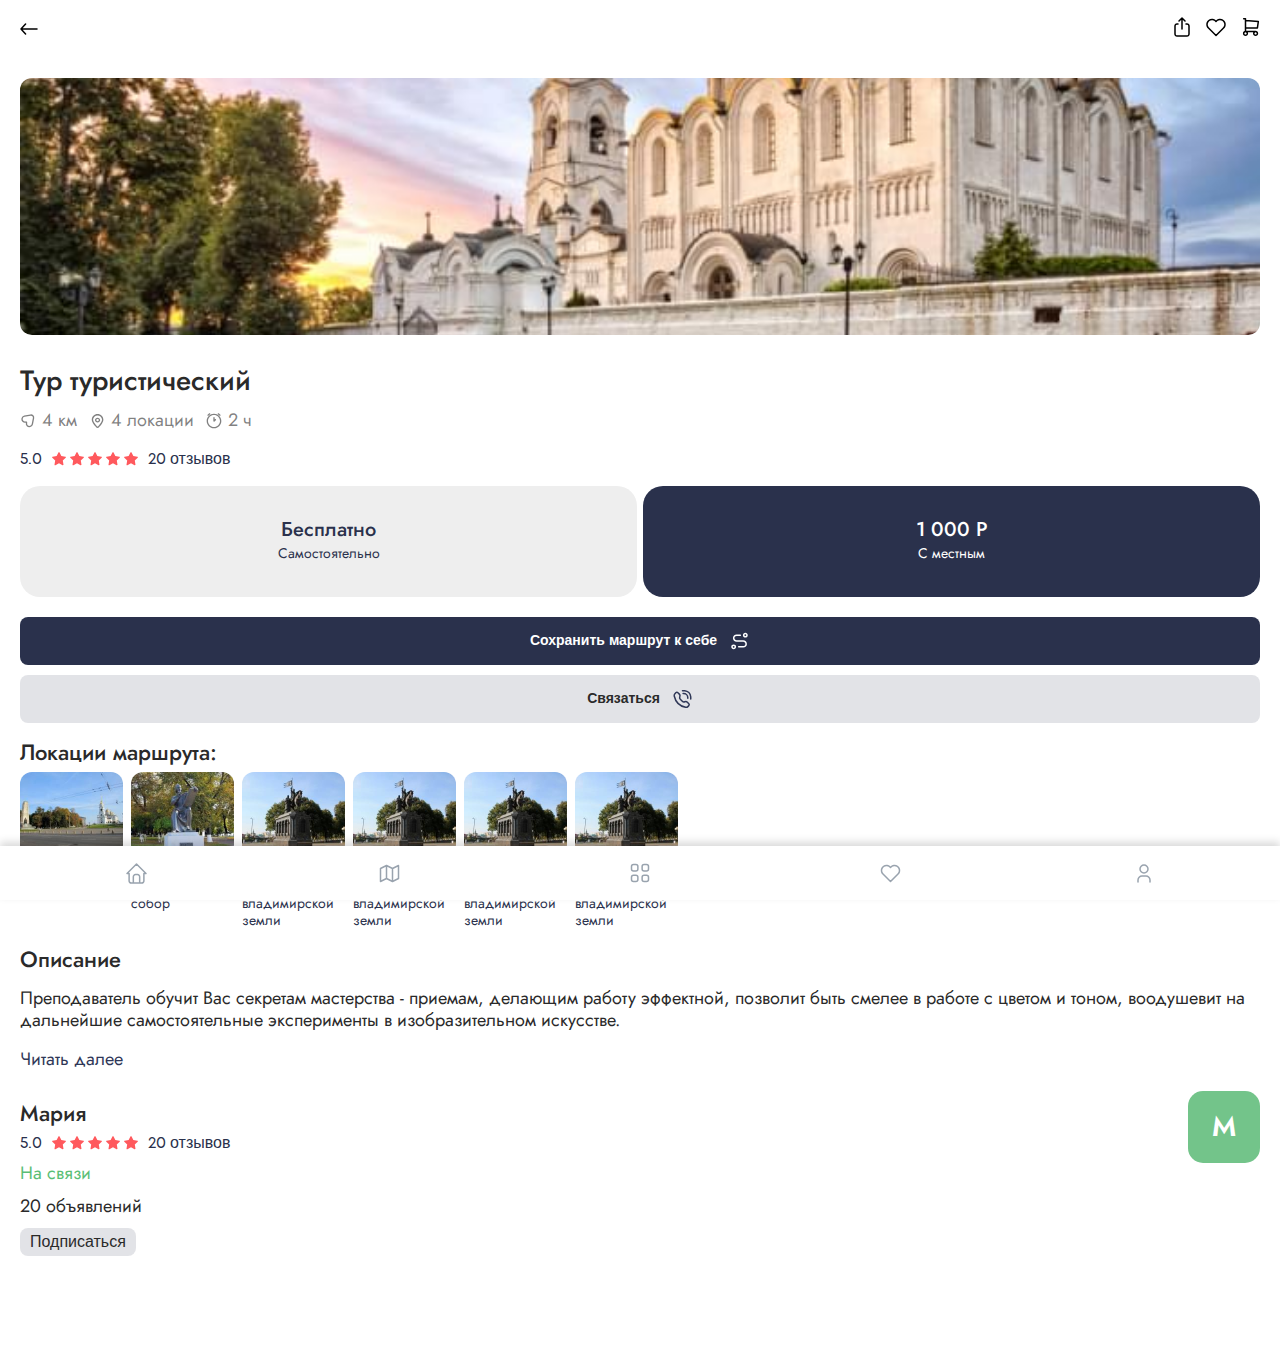
==== commit 29c1c22e: "some changes" ====
--- a/event.html
+++ b/event.html
@@ -14,9 +14,9 @@
     <div class="navbar">
         <ul>
             <li>
-                <a class="current" href="main.html">
+                <a href="index.html">
                     <svg width="23" height="22" viewBox="0 0 23 22" fill="none" xmlns="http://www.w3.org/2000/svg">
-                        <path d="M12.2421 1.30743L21.6903 10.7575C22.3517 11.419 21.8835 12.5499 20.9481 12.5499H19.8983V18.85C19.8983 19.6854 19.5665 20.4866 18.9759 21.0774C18.3853 21.6681 17.5842 22 16.7489 22H15.6991V14.6499C15.6992 13.8464 15.3922 13.0733 14.8411 12.4887C14.29 11.9041 13.5364 11.5523 12.7345 11.5051L12.5497 11.4999H10.4501C9.61481 11.4999 8.81374 11.8318 8.22311 12.4225C7.63248 13.0133 7.30067 13.8145 7.30067 14.6499V22H6.25086C5.41559 22 4.61452 21.6681 4.02389 21.0774C3.43326 20.4866 3.10145 19.6854 3.10145 18.85V12.5499H2.05164C1.11731 12.5499 0.64805 11.419 1.30943 10.7575L10.7577 1.30743C10.9545 1.11058 11.2215 1 11.4999 1C11.7783 1 12.0452 1.11058 12.2421 1.30743ZM12.5497 13.5999C12.8281 13.5999 13.0951 13.7105 13.292 13.9075C13.4889 14.1044 13.5995 14.3714 13.5995 14.6499V22H9.40028V14.6499C9.40031 14.3927 9.49471 14.1445 9.66558 13.9523C9.83645 13.7601 10.0719 13.6374 10.3273 13.6073L10.4501 13.5999H12.5497Z" fill="#2A314C" />
+                        <path d="M8.33333 21V14.6667C8.33333 14.1068 8.55575 13.5698 8.95166 13.1739C9.34757 12.778 9.88454 12.5556 10.4444 12.5556H12.5556C13.1155 12.5556 13.6524 12.778 14.0483 13.1739C14.4442 13.5698 14.6667 14.1068 14.6667 14.6667V21M4.11111 11.5H2L11.5 2L21 11.5H18.8889V18.8889C18.8889 19.4488 18.6665 19.9858 18.2706 20.3817C17.8746 20.7776 17.3377 21 16.7778 21H6.22222C5.66232 21 5.12535 20.7776 4.72944 20.3817C4.33353 19.9858 4.11111 19.4488 4.11111 18.8889V11.5Z" stroke="#99A3AE" stroke-width="1.5" stroke-linecap="round" stroke-linejoin="round" />
                     </svg>
                 </a>
             </li>
@@ -28,7 +28,7 @@
                 </a>
             </li>
             <li>
-                <a href="index.html">
+                <a href="main.html">
                     <svg width="20" height="20" viewBox="0 0 20 20" fill="none" xmlns="http://www.w3.org/2000/svg">
                         <path d="M12.125 3.5C12.125 2.39543 13.0204 1.5 14.125 1.5H16.5C17.6046 1.5 18.5 2.39543 18.5 3.5V5.875C18.5 6.97957 17.6046 7.875 16.5 7.875H14.125C13.0204 7.875 12.125 6.97957 12.125 5.875V3.5Z" stroke="#99A3AE" stroke-width="1.5" stroke-linecap="round" stroke-linejoin="round" />
                         <path d="M1.5 14.125C1.5 13.0204 2.39543 12.125 3.5 12.125H5.875C6.97957 12.125 7.875 13.0204 7.875 14.125V16.5C7.875 17.6046 6.97957 18.5 5.875 18.5H3.5C2.39543 18.5 1.5 17.6046 1.5 16.5V14.125Z" stroke="#99A3AE" stroke-width="1.5" stroke-linecap="round" stroke-linejoin="round" />
--- a/css/style.min.css
+++ b/css/style.min.css
@@ -1 +1 @@
-@font-face{font-family:Mont;font-weight:400;font-style:normal;src:url(../fonts/Mont-Regular.woff);font-display:swap}@font-face{font-family:Mont;font-weight:600;font-style:normal;src:url(../fonts/Mont-SemiBold.woff);font-display:swap}@font-face{font-family:Jost;font-weight:400;font-style:normal;src:url(../fonts/Jost-Regular.woff);font-display:swap}@font-face{font-family:Jost;font-weight:500;font-style:normal;src:url(../fonts/Jost-Medium.woff);font-display:swap}@font-face{font-family:Jost;font-weight:600;font-style:normal;src:url(../fonts/Jost-SemiBold.woff);font-display:swap}@font-face{font-family:DrukCyr;font-weight:500;font-style:normal;src:url(../fonts/DrukCyr-Medium.woff);font-display:swap}:root{--white:#fff;--black:#000;--text-color:#2A2A2A;--blue:#2A314C}*,::after,::before{box-sizing:border-box}html{height:100%;scroll-behavior:smooth}body{margin:0;padding:0;font-size:16px;line-height:120%;font-weight:400;font-family:Jost,Arial,sans-serif;color:var(--text-color);background-color:#f2f2f2;display:flex;flex-direction:column;position:relative}body.overflow-hidden{overflow:hidden}body.white{background-color:var(--white)}h1,h2,h3,h4,h5,h6{line-height:120%}a{text-decoration:none;color:#2f3757;transition:.5s}a:hover{color:var(--blue);text-decoration:underline}img{max-width:100%;height:auto}.btn{background:0 0;border:none;cursor:pointer;font-family:inherit;padding:0;color:inherit;transition:.3s}.izba-button{padding:14px;font-size:14px;line-height:100%;font-family:Mont,Arial,Helvetica,sans-serif;font-weight:600;border-radius:8px;width:-moz-fit-content;width:fit-content;display:flex;align-items:center;justify-content:center}.izba-button.blue{background-color:var(--blue);color:var(--white)}.izba-button.blue:hover{background-color:#3e476b}.izba-button.white{background-color:var(--white);color:var(--text-color)}.izba-button.white:hover{background-color:var(--blue);color:var(--white)}.izba-button.gray{background:rgba(47,55,87,.14)}.izba-button.gray:hover{background-color:var(--blue);color:var(--white)}.izba-button.small{padding-top:0;padding-bottom:0;height:36px}.izba-button:hover{text-decoration:none}.container{width:100%;max-width:1480px;padding:0 20px;margin:0 auto}#footer,#header{flex:0 0 auto}#content{flex:1 0 auto}.form-field{height:56px;background-color:#f6f6f6;width:100%;border-radius:12px;line-height:140%;outline:0;border:1px solid transparent;font-size:15px;font-family:Mont,Arial,Helvetica,sans-serif;font-weight:400;padding:0 16px}.form-field:focus{border-color:#2a314c}.form-field::-moz-placeholder{color:#8696bb}.form-field::placeholder{color:#8696bb}.checkbox input{display:none}.checkbox input:checked~span{background-color:var(--blue);color:var(--white)}.select{position:relative}.select select,.select-list{display:none}.select-current{border-radius:10px;padding:6px 10px 8px;background-color:#eee;max-width:-moz-fit-content;max-width:fit-content;display:flex;align-items:center;-moz-column-gap:7px;column-gap:7px;white-space:nowrap}.select-current::after{content:"";background-image:url([data-uri]);background-repeat:no-repeat;background-position:center;background-size:contain;width:11px;height:7px;position:relative;top:1px;transition:.3s}.select-list{margin:5px 0 0;padding:10px 0;list-style:none;display:flex;flex-direction:column;position:absolute;z-index:3;background:#eee;height:-moz-fit-content;height:fit-content;border-radius:10px;opacity:0;visibility:hidden;transition:.3s;left:0}.select-item{padding:10px 15px}.select-item.current,.select-item:hover{background-color:#dadada}.select.active .select-list{opacity:1;visibility:visible}.select.active .select-current::after{transform:rotate(180deg)}.filter .container{padding:0}.filter .params{display:flex;align-items:center;-moz-column-gap:10px;column-gap:10px;overflow-x:auto;overflow-y:auto}.filter .params::-webkit-scrollbar{display:none}.filter .param{background:rgba(44,44,44,.08);display:flex;align-items:center;justify-content:center;border-radius:10px;padding:6px 10px;white-space:nowrap}.filter-content{position:fixed;top:0;bottom:0;left:0;right:0;opacity:0;visibility:hidden;z-index:99999;background-color:rgba(0,0,0,.4);transition:.3s}.filter-content-inner{position:fixed;bottom:0;left:0;right:0;padding:18px 12px;background-color:var(--white);max-height:500px;overflow-y:auto;border-radius:12px 12px 0 0;transform:translateY(100%);transition:.4s}.filter-header{padding-bottom:15px;display:flex;align-items:center;justify-content:space-between;-moz-column-gap:10px;column-gap:10px}.filter-header .title{font-weight:500;font-size:18px}.filter-close{width:24px;height:24px;border-radius:50%;background:rgba(44,44,44,.32);line-height:0}.filter-items{display:flex;flex-direction:column;row-gap:28px}.filter-item{display:flex;flex-direction:column;row-gap:14px}.filter-item .title{font-size:15px;font-weight:500}.filter-options{display:flex;flex-wrap:wrap;gap:10px}.filter-actions{display:flex;align-items:center;-moz-column-gap:10px;column-gap:10px}.filter-actions button{height:56px;font-weight:400;flex-grow:1}.filter.active .filter-content{opacity:1;visibility:visible}.filter.active .filter-content-inner{transform:translateY(0)}.tab-content:not(.active){display:none}.block{background-color:var(--white);padding:24px 0;display:flex;flex-direction:column;row-gap:20px;border-radius:0 0 20px 20px;margin-bottom:12px}.block.v2{margin-bottom:40px}.promo .inner{position:relative;background-color:#2f3757;border-radius:24px;color:var(--white);padding:26px 24px;display:flex;flex-direction:column;row-gap:12px;overflow:hidden;background-image:url(../img/promo-bg.png);background-repeat:no-repeat;background-position:center;background-size:cover}.promo .title{font-weight:500;font-size:24px;line-height:110%}.promo .description{font-family:Mont,Arial,Helvetica,sans-serif;font-size:15px;max-width:230px}.promo .img{position:absolute;right:0;bottom:0}.promo.v2 .title{font-weight:500;font-size:36px;line-height:110%;font-family:DrukCyr,Arial,Helvetica,sans-serif;text-transform:uppercase}.search label{background-color:#f6f6f6;width:100%;position:relative}.search input{padding-left:52px;font-weight:400}.search svg{top:50%;transform:translate(-50%,-50%);left:30px;position:absolute}.categories .container{padding:0}.categories ul{margin:0;padding:0 20px;list-style:none;display:flex;-moz-column-gap:10px;column-gap:10px;overflow-y:hidden;overflow-x:auto}.categories ul::-webkit-scrollbar{display:none}.categories a{display:flex;flex-direction:column;align-items:center;text-align:center;row-gap:8px}.categories .icon{width:72px;height:72px;border-radius:50%;display:flex;align-items:center;justify-content:center;background-color:#f2f2f2}.categories .title{font-size:15px;font-weight:600}.master-class .inner{background:#f2f2f2;border-radius:24px;padding:26px 24px;display:flex;flex-direction:column;row-gap:20px;position:relative}.master-class .inner::before{content:"";position:absolute;width:170px;height:220px;background-image:url(../img/masterclass.png);background-repeat:no-repeat;background-size:contain;bottom:-48px;right:0}.master-class .title{font-size:36px;line-height:110%;text-transform:uppercase;color:#2a2a2a;font-family:DrukCyr,Arial,Helvetica,sans-serif;font-weight:500}.navbar{position:fixed;bottom:0;left:0;right:0;box-shadow:0 -4px 8px 0 rgba(0,0,0,.15);background:var(--white);padding:8px 10px;z-index:999}.navbar ul{padding:0;margin:0;list-style:none;display:flex;align-items:center}.navbar li{flex-grow:1;display:flex;justify-content:center}.navbar a{flex-grow:1;display:flex;justify-content:center;padding:8px 0}.grid{display:flex;flex-direction:column;row-gap:12px}.card-slider img{width:100%;height:100%;border-radius:12px;-o-object-fit:cover;object-fit:cover}.card-slider .swiper-slide{height:257px}.card-slider-pagination{display:flex;justify-content:center;margin-top:16px}.card-slider-pagination .swiper-pagination-bullet{opacity:1;width:6px;height:6px;opacity:.2;transition:.3s}.card-slider-pagination .swiper-pagination-bullet.swiper-pagination-bullet-active{width:28px;border-radius:12px;background-color:var(--black);opacity:1}.card{background-color:var(--white);padding:20px;border-radius:20px;display:flex;flex-direction:column;row-gap:20px}.card .title{font-weight:500;font-size:28px}.card .info{display:flex;flex-direction:column;row-gap:20px}.card .meta{display:flex;align-items:center;-moz-column-gap:12px;column-gap:12px;font-size:18px;line-height:120%;color:rgba(44,44,44,.6)}.card .meta-item{display:flex;align-items:center;-moz-column-gap:6px;column-gap:6px}.card .rating{display:flex;align-items:center;-moz-column-gap:10px;column-gap:10px;color:#2a314c;line-height:0;font-family:Mont,Arial,Helvetica,sans-serif}.card .description{font-size:18px;line-height:120%}.card .actions{display:flex;align-items:center;-moz-column-gap:6px;column-gap:6px}.card .action-button:not(.izba-button){display:flex;align-items:center;justify-content:center;-moz-column-gap:6px;column-gap:6px;padding:7px 11px;background:rgba(62,123,204,.08);border-radius:10px;font-size:16px;line-height:140%;color:#2f3757}.apartment .top{display:flex;align-items:center;-moz-column-gap:10px;column-gap:10px}.apartment .top .icon{width:32px;height:32px;border-radius:50%;background-color:#73c48a;color:var(--white);display:flex;align-items:center;justify-content:center;font-size:12px;font-family:Mont,Arial,Helvetica,sans-serif;line-height:0;flex-shrink:0}.apartment .top .name{font-size:18px;font-weight:500}.apartment .top .date{margin-left:auto;font-size:14px;line-height:120%;color:rgba(44,44,44,.8)}.apartment .info{display:flex;flex-direction:column;row-gap:14px}.apartment .info .title{font-weight:600;font-size:18px;line-height:120%}.apartments{padding-bottom:70px}.apartments .container{padding:0}.auth{background-color:var(--white);height:100vh;min-height:528px;display:flex;align-items:center;justify-content:center}.auth .inner{display:flex;flex-direction:column;align-items:center}.auth .logo{margin-bottom:40px}.auth .logo img{max-width:191px}.auth-buttons{background:#f6f6f6;border-radius:12px;padding:6px 8px;width:100%;display:flex;align-items:center;-moz-column-gap:10px;column-gap:10px;margin-bottom:10px}.auth-buttons button{height:44px;flex-grow:1}.auth-buttons button.active{background-color:var(--white);color:var(--text-color);box-shadow:0 0 8px 0 rgba(0,0,0,.08);background:var(--white);border-radius:8px}.auth form{display:flex;flex-direction:column;row-gap:10px;width:100%}.auth form button{margin-top:10px;width:100%;height:56px;font-weight:400;font-size:16px}.auth .notice{margin-top:20px;font-family:Mont,Arial,Helvetica,sans-serif;font-weight:300;font-size:13px}.auth .notice a{text-decoration:underline;color:#2f3757;text-underline-offset:3px}.auth .notice a:hover{text-decoration:none}.auth .tab-content{width:100%}.filter{padding:0 20px}.routes{padding-bottom:70px;padding-left:0;padding-right:0}.block-title{font-weight:500;font-size:22px;margin-bottom:10px}.event{padding-bottom:70px}.event-header{display:flex;align-items:center;justify-content:space-between;padding-top:17px;padding-bottom:17px}.event-header .links{display:flex;align-items:center;-moz-column-gap:16px;column-gap:16px}.event-card .actions .checkbox{width:50%;flex-grow:1}.event-card .actions .checkbox input:checked~span{background-color:var(--blue);color:var(--white)}.event-card .actions .param{width:100%;border-radius:20px;height:111px;display:flex;align-items:center;justify-content:center;flex-direction:column;font-size:14px;color:#2a314c;background-color:#eee;row-gap:5px}.event-card .actions .param span:first-child{font-weight:500;font-size:20px}.event-card .buttons{display:flex;flex-direction:column;row-gap:10px}.event-card .buttons button{-moz-column-gap:12px;column-gap:12px;width:100%}.event-card .buttons button .status{display:flex;align-items:center;-moz-column-gap:12px;column-gap:12px}.event-card .buttons button.save .clicked{display:none}.event-card .buttons button.save.active{background-color:#5ec07a}.event-card .buttons button.save.active .status{display:none}.event-card .buttons button.save.active .status.clicked{display:flex}.event-card .buttons button.touch:hover svg{fill:var(--white)}.event-card .gallery{display:flex;overflow-x:auto;overflow-y:hidden;gap:8px}.event-card .gallery::-webkit-scrollbar{display:none}.event-card .gallery-item{flex-shrink:0;max-width:103px}.event-card .gallery-item img{width:103px;height:85px;border-radius:12px;-o-object-fit:cover;object-fit:cover}.event-card .gallery-item-title{font-size:14px;line-height:120%;color:#2a314c}.review-header{display:flex;align-items:center;justify-content:space-between}.review-header-info{display:flex;flex-direction:column;row-gap:12px}.review .name{font-weight:500;font-size:22px}.review .thumb{border-radius:15px;width:72px;height:72px;background:#73c48a;display:flex;align-items:center;justify-content:center;font-weight:600;font-size:28px;line-height:140%;color:var(--white)}.review-content{display:flex;flex-direction:column;row-gap:12px;font-size:18px}.review .online{font-size:18px;line-height:120%;color:#59be75}.review button{padding:6px 10px;font-weight:400;font-size:16px}+@font-face{font-family:Mont;font-weight:400;font-style:normal;src:url(../fonts/Mont-Regular.woff);font-display:swap}@font-face{font-family:Mont;font-weight:600;font-style:normal;src:url(../fonts/Mont-SemiBold.woff);font-display:swap}@font-face{font-family:Jost;font-weight:400;font-style:normal;src:url(../fonts/Jost-Regular.woff);font-display:swap}@font-face{font-family:Jost;font-weight:500;font-style:normal;src:url(../fonts/Jost-Medium.woff);font-display:swap}@font-face{font-family:Jost;font-weight:600;font-style:normal;src:url(../fonts/Jost-SemiBold.woff);font-display:swap}@font-face{font-family:DrukCyr;font-weight:500;font-style:normal;src:url(../fonts/DrukCyr-Medium.woff);font-display:swap}:root{--white:#fff;--black:#000;--text-color:#2A2A2A;--blue:#2A314C}*,::after,::before{box-sizing:border-box}html{height:100%;scroll-behavior:smooth}body{margin:0;padding:0;font-size:16px;line-height:120%;font-weight:400;font-family:Jost,Arial,sans-serif;color:var(--text-color);background-color:#f2f2f2;display:flex;flex-direction:column;position:relative}body.overflow-hidden{overflow:hidden}body.white{background-color:var(--white)}h1,h2,h3,h4,h5,h6{line-height:120%}a{text-decoration:none;color:#2f3757;transition:.5s}a:hover{color:var(--blue);text-decoration:underline}img{max-width:100%;height:auto}.btn{background:0 0;border:none;cursor:pointer;font-family:inherit;padding:0;color:inherit;transition:.3s}.izba-button{padding:14px;font-size:14px;line-height:100%;font-family:Mont,Arial,Helvetica,sans-serif;font-weight:600;border-radius:8px;width:-moz-fit-content;width:fit-content;display:flex;align-items:center;justify-content:center}.izba-button.blue{background-color:var(--blue);color:var(--white)}.izba-button.blue:hover{background-color:#3e476b}.izba-button.white{background-color:var(--white);color:var(--text-color)}.izba-button.white:hover{background-color:var(--blue);color:var(--white)}.izba-button.gray{background:rgba(47,55,87,.14)}.izba-button.gray:hover{background-color:var(--blue);color:var(--white)}.izba-button.small{padding-top:0;padding-bottom:0;height:36px}.izba-button:hover{text-decoration:none}.container{width:100%;max-width:1480px;padding:0 20px;margin:0 auto}#footer,#header{flex:0 0 auto}#content{flex:1 0 auto}.form-field{height:56px;background-color:#f6f6f6;width:100%;border-radius:12px;line-height:140%;outline:0;border:1px solid transparent;font-size:15px;font-family:Mont,Arial,Helvetica,sans-serif;font-weight:400;padding:0 16px}.form-field:focus{border-color:#2a314c}.form-field::-moz-placeholder{color:#8696bb}.form-field::placeholder{color:#8696bb}.checkbox input{display:none}.checkbox input:checked~span{background-color:var(--blue);color:var(--white)}.select{position:relative}.select select,.select-list{display:none}.select-current{border-radius:10px;padding:6px 10px 8px;background-color:#eee;max-width:-moz-fit-content;max-width:fit-content;display:flex;align-items:center;-moz-column-gap:7px;column-gap:7px;white-space:nowrap}.select-current::after{content:"";background-image:url([data-uri]);background-repeat:no-repeat;background-position:center;background-size:contain;width:11px;height:7px;position:relative;top:1px;transition:.3s}.select-list{margin:5px 0 0;padding:10px 0;list-style:none;display:flex;flex-direction:column;position:absolute;z-index:3;background:#eee;height:-moz-fit-content;height:fit-content;border-radius:10px;opacity:0;visibility:hidden;transition:.3s;left:0}.select-item{padding:10px 15px}.select-item.current,.select-item:hover{background-color:#dadada}.select.active .select-list{opacity:1;visibility:visible}.select.active .select-current::after{transform:rotate(180deg)}.filter .container{padding:0}.filter .params{display:flex;align-items:center;-moz-column-gap:10px;column-gap:10px;overflow-x:auto;overflow-y:auto}.filter .params::-webkit-scrollbar{display:none}.filter .param{background:rgba(44,44,44,.08);display:flex;align-items:center;justify-content:center;border-radius:10px;padding:6px 10px;white-space:nowrap}.filter-content{position:fixed;top:0;bottom:0;left:0;right:0;opacity:0;visibility:hidden;z-index:99999;background-color:rgba(0,0,0,.4);transition:.3s}.filter-content-inner{position:fixed;bottom:0;left:0;right:0;padding:18px 12px;background-color:var(--white);max-height:500px;overflow-y:auto;border-radius:12px 12px 0 0;transform:translateY(100%);transition:.4s}.filter-header{padding-bottom:15px;display:flex;align-items:center;justify-content:space-between;-moz-column-gap:10px;column-gap:10px}.filter-header .title{font-weight:500;font-size:18px}.filter-close{width:24px;height:24px;border-radius:50%;background:rgba(44,44,44,.32);line-height:0}.filter-items{display:flex;flex-direction:column;row-gap:28px}.filter-item{display:flex;flex-direction:column;row-gap:14px}.filter-item .title{font-size:15px;font-weight:500}.filter-options{display:flex;flex-wrap:wrap;gap:10px}.filter-actions{display:flex;align-items:center;-moz-column-gap:10px;column-gap:10px}.filter-actions button{height:56px;font-weight:400;flex-grow:1}.filter.active .filter-content{opacity:1;visibility:visible}.filter.active .filter-content-inner{transform:translateY(0)}.tab-content:not(.active){display:none}.block{background-color:var(--white);padding:24px 0;display:flex;flex-direction:column;row-gap:20px;border-radius:0 0 20px 20px;margin-bottom:12px}.block.v2{margin-bottom:40px}.promo .inner{position:relative;background-color:#2f3757;border-radius:24px;color:var(--white);padding:26px 24px;display:flex;flex-direction:column;row-gap:12px;overflow:hidden;background-image:url(../img/promo-bg.png);background-repeat:no-repeat;background-position:center;background-size:cover}.promo .title{font-weight:500;font-size:24px;line-height:110%}.promo .description{font-family:Mont,Arial,Helvetica,sans-serif;font-size:15px;max-width:230px}.promo .img{position:absolute;right:0;bottom:0}.promo.v2 .title{font-weight:500;font-size:36px;line-height:110%;font-family:DrukCyr,Arial,Helvetica,sans-serif;text-transform:uppercase}.search label{background-color:#f6f6f6;width:100%;position:relative}.search input{padding-left:52px;font-weight:400}.search svg{top:50%;transform:translate(-50%,-50%);left:30px;position:absolute}.search-clear{border-radius:50%;width:24px;height:24px;background:rgba(44,44,44,.32);position:absolute;right:0;top:50%;transform:translate(-50%,-50%);line-height:0;font-size:0;display:flex;align-items:center;justify-content:center;opacity:0;visibility:hidden;z-index:2;transition:.3s}.search-clear::after,.search-clear::before{content:"";position:absolute;display:inline-block;background-color:var(--white);height:2px;width:50%;transform:rotate(45deg);border-radius:15px}.search-clear::after{transform:rotate(-45deg)}.search-clear.show{opacity:1;visibility:visible}.categories .container{padding:0}.categories ul{margin:0;padding:0 20px;list-style:none;display:flex;-moz-column-gap:10px;column-gap:10px;overflow-y:hidden;overflow-x:auto}.categories ul::-webkit-scrollbar{display:none}.categories a{display:flex;flex-direction:column;align-items:center;text-align:center;row-gap:8px}.categories a.active{pointer-events:none}.categories a.active .icon{background-color:#323a5d}.categories a.active .icon svg{filter:brightness(0) invert(1)}.categories .icon{width:72px;height:72px;border-radius:50%;display:flex;align-items:center;justify-content:center;background-color:#f2f2f2}.categories .title{font-size:15px;font-weight:600}.master-class .inner{background:#f2f2f2;border-radius:24px;padding:26px 24px;display:flex;flex-direction:column;row-gap:20px;position:relative}.master-class .inner::before{content:"";position:absolute;width:170px;height:220px;background-image:url(../img/masterclass.png);background-repeat:no-repeat;background-size:contain;bottom:-48px;right:0}.master-class .title{font-size:36px;line-height:110%;text-transform:uppercase;color:#2a2a2a;font-family:DrukCyr,Arial,Helvetica,sans-serif;font-weight:500}.navbar{position:fixed;bottom:0;left:0;right:0;box-shadow:0 -4px 8px 0 rgba(0,0,0,.15);background:var(--white);padding:8px 10px;z-index:999}.navbar ul{padding:0;margin:0;list-style:none;display:flex;align-items:center}.navbar li{flex-grow:1;display:flex;justify-content:center}.navbar a{flex-grow:1;display:flex;justify-content:center;padding:8px 0}.grid{display:flex;flex-direction:column;row-gap:12px}.card-slider img{width:100%;height:100%;border-radius:12px;-o-object-fit:cover;object-fit:cover}.card-slider .swiper-slide{height:257px}.card-slider-pagination{display:flex;justify-content:center;margin-top:16px}.card-slider-pagination .swiper-pagination-bullet{opacity:1;width:6px;height:6px;opacity:.2;transition:.3s}.card-slider-pagination .swiper-pagination-bullet.swiper-pagination-bullet-active{width:28px;border-radius:12px;background-color:var(--black);opacity:1}.card{background-color:var(--white);padding:20px;border-radius:20px;display:flex;flex-direction:column;row-gap:20px}.card .title{font-weight:500;font-size:28px}.card .info{display:flex;flex-direction:column;row-gap:20px}.card .meta{display:flex;align-items:center;-moz-column-gap:12px;column-gap:12px;font-size:18px;line-height:120%;color:rgba(44,44,44,.6)}.card .meta-item{display:flex;align-items:center;-moz-column-gap:6px;column-gap:6px}.card .rating{display:flex;align-items:center;-moz-column-gap:10px;column-gap:10px;color:#2a314c;line-height:0;font-family:Mont,Arial,Helvetica,sans-serif}.card .description{font-size:18px;line-height:120%}.card .actions{display:flex;align-items:center;-moz-column-gap:6px;column-gap:6px}.card .action-button:not(.izba-button){display:flex;align-items:center;justify-content:center;-moz-column-gap:6px;column-gap:6px;padding:7px 11px;background:rgba(62,123,204,.08);border-radius:10px;font-size:16px;line-height:140%;color:#2f3757}.apartment .top{display:flex;align-items:center;-moz-column-gap:10px;column-gap:10px}.apartment .top .icon{width:32px;height:32px;border-radius:50%;background-color:#73c48a;color:var(--white);display:flex;align-items:center;justify-content:center;font-size:12px;font-family:Mont,Arial,Helvetica,sans-serif;line-height:0;flex-shrink:0;background-repeat:no-repeat;background-position:center;background-size:cover}.apartment .top .name{font-size:18px;font-weight:500}.apartment .top .date{margin-left:auto;font-size:14px;line-height:120%;color:rgba(44,44,44,.8)}.apartment .info{display:flex;flex-direction:column;row-gap:14px}.apartment .info .title{font-weight:600;font-size:18px;line-height:120%}.apartments{padding-bottom:70px}.apartments .container{padding:0}.auth{background-color:var(--white);height:100vh;min-height:528px;display:flex;align-items:center;justify-content:center}.auth .inner{display:flex;flex-direction:column;align-items:center}.auth .logo{margin-bottom:40px}.auth .logo img{max-width:191px}.auth-buttons{background:#f6f6f6;border-radius:12px;padding:6px 8px;width:100%;display:flex;align-items:center;-moz-column-gap:10px;column-gap:10px;margin-bottom:10px}.auth-buttons button{height:44px;flex-grow:1}.auth-buttons button.active{background-color:var(--white);color:var(--text-color);box-shadow:0 0 8px 0 rgba(0,0,0,.08);background:var(--white);border-radius:8px}.auth form{display:flex;flex-direction:column;row-gap:10px;width:100%}.auth form button{margin-top:10px;width:100%;height:56px;font-weight:400;font-size:16px}.auth .notice{margin-top:20px;font-family:Mont,Arial,Helvetica,sans-serif;font-weight:300;font-size:13px}.auth .notice a{text-decoration:underline;color:#2f3757;text-underline-offset:3px}.auth .notice a:hover{text-decoration:none}.auth .tab-content{width:100%}.filter{padding:0 20px}.routes{padding-bottom:70px;padding-left:0;padding-right:0}.block-title{font-weight:500;font-size:22px;margin-bottom:10px}.event{padding-bottom:70px}.event-header{display:flex;align-items:center;justify-content:space-between;padding-top:17px;padding-bottom:17px}.event-header .links{display:flex;align-items:center;-moz-column-gap:16px;column-gap:16px}.event-card .actions .checkbox{width:50%;flex-grow:1}.event-card .actions .checkbox input:checked~span{background-color:var(--blue);color:var(--white)}.event-card .actions .param{width:100%;border-radius:20px;height:111px;display:flex;align-items:center;justify-content:center;flex-direction:column;font-size:14px;color:#2a314c;background-color:#eee;row-gap:5px}.event-card .actions .param span:first-child{font-weight:500;font-size:20px}.event-card .buttons{display:flex;flex-direction:column;row-gap:10px}.event-card .buttons button{-moz-column-gap:12px;column-gap:12px;width:100%}.event-card .buttons button .status{display:flex;align-items:center;-moz-column-gap:12px;column-gap:12px}.event-card .buttons button.save .clicked{display:none}.event-card .buttons button.save.active{background-color:#5ec07a}.event-card .buttons button.save.active .status{display:none}.event-card .buttons button.save.active .status.clicked{display:flex}.event-card .buttons button.touch:hover svg{fill:var(--white)}.event-card .gallery{display:flex;overflow-x:auto;overflow-y:hidden;gap:8px}.event-card .gallery::-webkit-scrollbar{display:none}.event-card .gallery-item{flex-shrink:0;max-width:103px}.event-card .gallery-item img{width:103px;height:85px;border-radius:12px;-o-object-fit:cover;object-fit:cover}.event-card .gallery-item-title{font-size:14px;line-height:120%;color:#2a314c}.review-header{display:flex;align-items:center;justify-content:space-between}.review-header-info{display:flex;flex-direction:column;row-gap:12px}.review .name{font-weight:500;font-size:22px}.review .thumb{border-radius:15px;width:72px;height:72px;background:#73c48a;display:flex;align-items:center;justify-content:center;font-weight:600;font-size:28px;line-height:140%;color:var(--white)}.review-content{display:flex;flex-direction:column;row-gap:12px;font-size:18px}.review .online{font-size:18px;line-height:120%;color:#59be75}.review button{padding:6px 10px;font-weight:400;font-size:16px}.development{background-color:var(--white);border-radius:20px;padding:20px 0 26px}.development .inner{display:flex;flex-direction:column;align-items:center;row-gap:20px}.development img{max-width:73px}.development span{font-weight:500;font-size:18px;line-height:120%;text-align:center;color:rgba(42,42,42,.9);max-width:205px;display:block}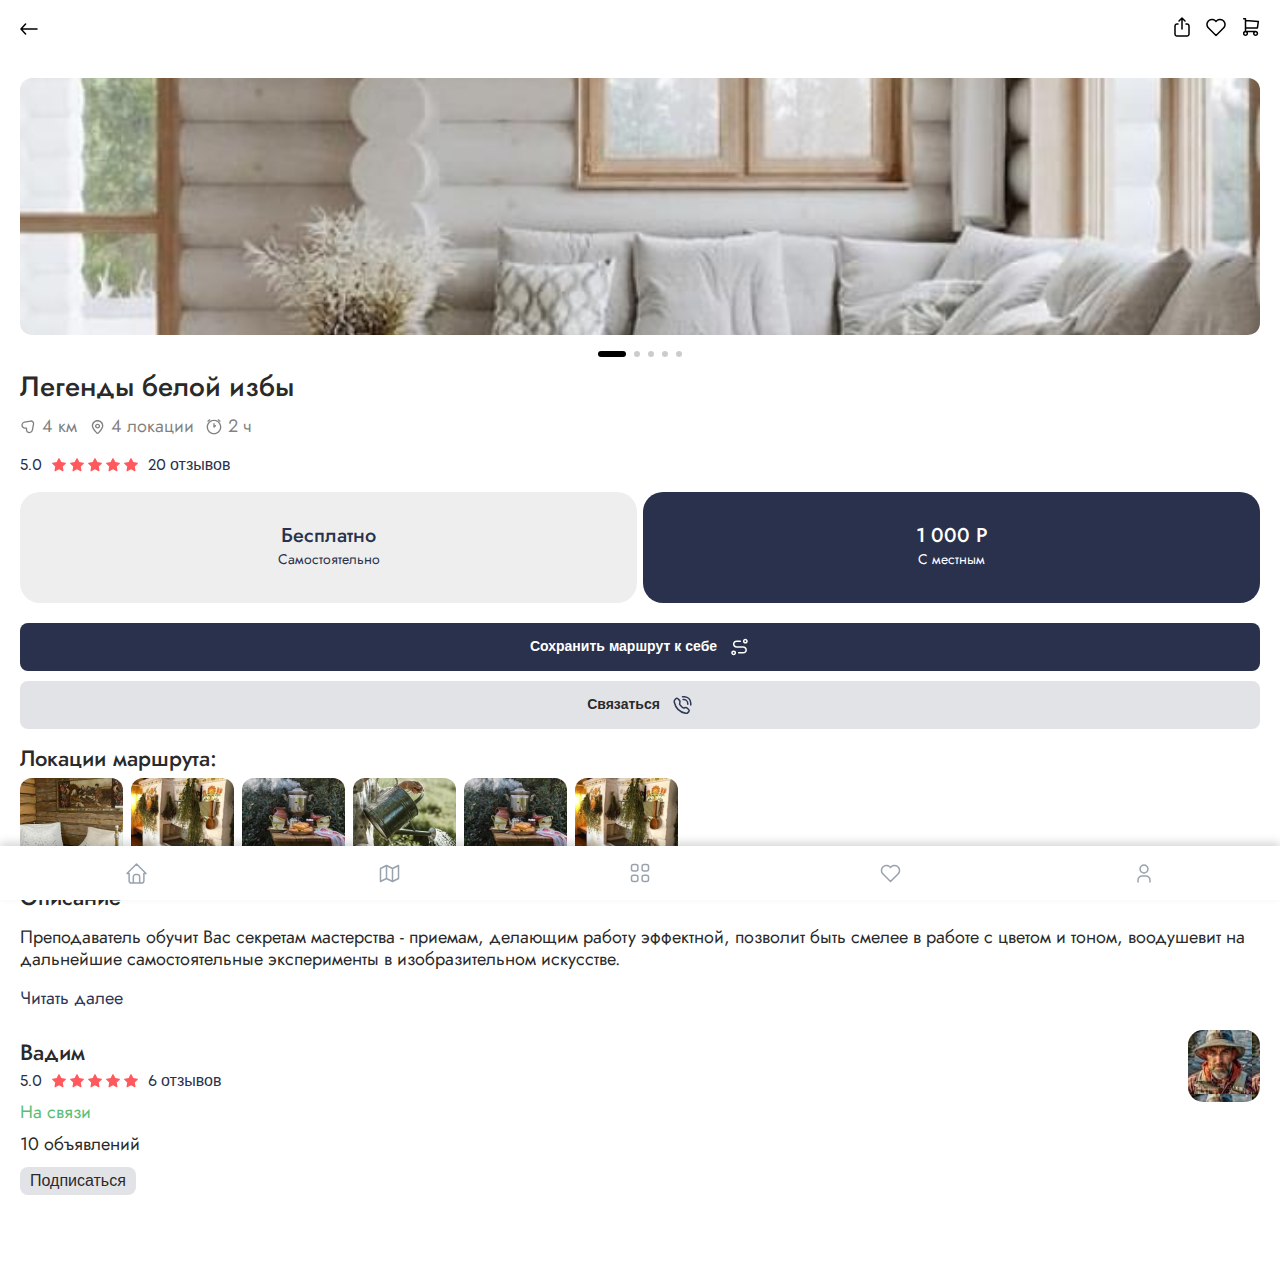
==== commit 4e73c327: "made some changes" ====
--- a/event.html
+++ b/event.html
@@ -109,7 +109,7 @@
                     <div class="card-slider-pagination"></div>
                 </div>
                 <div class="title">
-                    Тур туристический
+                    Легенды белой избы
                 </div>
                 <div class="meta">
                     <div class="meta-item">
@@ -207,39 +207,21 @@
                     <div class="gallery">
                         <div class="gallery-item">
                             <img src="img/gallery-item-1.jpg" alt="">
-                            <div class="gallery-item-title">
-                                Соборная площадь
-                            </div>
                         </div>
                         <div class="gallery-item">
                             <img src="img/gallery-item-2.jpg" alt="">
-                            <div class="gallery-item-title">
-                                Свято-успенский кафедральный собор
-                            </div>
                         </div>
                         <div class="gallery-item">
                             <img src="img/gallery-item-3.jpg" alt="">
-                            <div class="gallery-item-title">
-                                Памятник крестителям владимирской земли
-                            </div>
+                        </div>
+                        <div class="gallery-item">
+                            <img src="img/gallery-item-4.jpg" alt="">
                         </div>
                         <div class="gallery-item">
                             <img src="img/gallery-item-3.jpg" alt="">
-                            <div class="gallery-item-title">
-                                Памятник крестителям владимирской земли
-                            </div>
-                        </div>
-                        <div class="gallery-item">
-                            <img src="img/gallery-item-3.jpg" alt="">
-                            <div class="gallery-item-title">
-                                Памятник крестителям владимирской земли
-                            </div>
-                        </div>
-                        <div class="gallery-item">
-                            <img src="img/gallery-item-3.jpg" alt="">
-                            <div class="gallery-item-title">
-                                Памятник крестителям владимирской земли
-                            </div>
+                        </div>
+                        <div class="gallery-item">
+                            <img src="img/gallery-item-2.jpg" alt="">
                         </div>
                     </div>
                 </div>
@@ -258,7 +240,7 @@
                     <div class="review-header">
                         <div class="review-header-info">
                             <div class="name">
-                                Мария
+                                Вадим
                             </div>
                             <div class="rating">
                                 5.0
@@ -280,12 +262,12 @@
                                     </svg>
                                 </div>
                                 <div class="review">
-                                    20 отзывов
+                                    6 отзывов
                                 </div>
                             </div>
                         </div>
-                        <div class="thumb">
-                            M
+                        <div class="thumb" style="background-image: url(img/apartment-3-thumb.jpg);">
+                            
                         </div>
                     </div>
                     <div class="review-content">
@@ -293,7 +275,7 @@
                             На связи
                         </div>
                         <div class="count">
-                            20 объявлений
+                            10 объявлений
                         </div>
                         <button class="btn izba-button gray">
                             Подписаться
--- a/css/style.min.css
+++ b/css/style.min.css
@@ -1 +1 @@
-@font-face{font-family:Mont;font-weight:400;font-style:normal;src:url(../fonts/Mont-Regular.woff);font-display:swap}@font-face{font-family:Mont;font-weight:600;font-style:normal;src:url(../fonts/Mont-SemiBold.woff);font-display:swap}@font-face{font-family:Jost;font-weight:400;font-style:normal;src:url(../fonts/Jost-Regular.woff);font-display:swap}@font-face{font-family:Jost;font-weight:500;font-style:normal;src:url(../fonts/Jost-Medium.woff);font-display:swap}@font-face{font-family:Jost;font-weight:600;font-style:normal;src:url(../fonts/Jost-SemiBold.woff);font-display:swap}@font-face{font-family:DrukCyr;font-weight:500;font-style:normal;src:url(../fonts/DrukCyr-Medium.woff);font-display:swap}:root{--white:#fff;--black:#000;--text-color:#2A2A2A;--blue:#2A314C}*,::after,::before{box-sizing:border-box}html{height:100%;scroll-behavior:smooth}body{margin:0;padding:0;font-size:16px;line-height:120%;font-weight:400;font-family:Jost,Arial,sans-serif;color:var(--text-color);background-color:#f2f2f2;display:flex;flex-direction:column;position:relative}body.overflow-hidden{overflow:hidden}body.white{background-color:var(--white)}h1,h2,h3,h4,h5,h6{line-height:120%}a{text-decoration:none;color:#2f3757;transition:.5s}a:hover{color:var(--blue);text-decoration:underline}img{max-width:100%;height:auto}.btn{background:0 0;border:none;cursor:pointer;font-family:inherit;padding:0;color:inherit;transition:.3s}.izba-button{padding:14px;font-size:14px;line-height:100%;font-family:Mont,Arial,Helvetica,sans-serif;font-weight:600;border-radius:8px;width:-moz-fit-content;width:fit-content;display:flex;align-items:center;justify-content:center}.izba-button.blue{background-color:var(--blue);color:var(--white)}.izba-button.blue:hover{background-color:#3e476b}.izba-button.white{background-color:var(--white);color:var(--text-color)}.izba-button.white:hover{background-color:var(--blue);color:var(--white)}.izba-button.gray{background:rgba(47,55,87,.14)}.izba-button.gray:hover{background-color:var(--blue);color:var(--white)}.izba-button.small{padding-top:0;padding-bottom:0;height:36px}.izba-button:hover{text-decoration:none}.container{width:100%;max-width:1480px;padding:0 20px;margin:0 auto}#footer,#header{flex:0 0 auto}#content{flex:1 0 auto}.form-field{height:56px;background-color:#f6f6f6;width:100%;border-radius:12px;line-height:140%;outline:0;border:1px solid transparent;font-size:15px;font-family:Mont,Arial,Helvetica,sans-serif;font-weight:400;padding:0 16px}.form-field:focus{border-color:#2a314c}.form-field::-moz-placeholder{color:#8696bb}.form-field::placeholder{color:#8696bb}.checkbox input{display:none}.checkbox input:checked~span{background-color:var(--blue);color:var(--white)}.select{position:relative}.select select,.select-list{display:none}.select-current{border-radius:10px;padding:6px 10px 8px;background-color:#eee;max-width:-moz-fit-content;max-width:fit-content;display:flex;align-items:center;-moz-column-gap:7px;column-gap:7px;white-space:nowrap}.select-current::after{content:"";background-image:url([data-uri]);background-repeat:no-repeat;background-position:center;background-size:contain;width:11px;height:7px;position:relative;top:1px;transition:.3s}.select-list{margin:5px 0 0;padding:10px 0;list-style:none;display:flex;flex-direction:column;position:absolute;z-index:3;background:#eee;height:-moz-fit-content;height:fit-content;border-radius:10px;opacity:0;visibility:hidden;transition:.3s;left:0}.select-item{padding:10px 15px}.select-item.current,.select-item:hover{background-color:#dadada}.select.active .select-list{opacity:1;visibility:visible}.select.active .select-current::after{transform:rotate(180deg)}.filter .container{padding:0}.filter .params{display:flex;align-items:center;-moz-column-gap:10px;column-gap:10px;overflow-x:auto;overflow-y:auto}.filter .params::-webkit-scrollbar{display:none}.filter .param{background:rgba(44,44,44,.08);display:flex;align-items:center;justify-content:center;border-radius:10px;padding:6px 10px;white-space:nowrap}.filter-content{position:fixed;top:0;bottom:0;left:0;right:0;opacity:0;visibility:hidden;z-index:99999;background-color:rgba(0,0,0,.4);transition:.3s}.filter-content-inner{position:fixed;bottom:0;left:0;right:0;padding:18px 12px;background-color:var(--white);max-height:500px;overflow-y:auto;border-radius:12px 12px 0 0;transform:translateY(100%);transition:.4s}.filter-header{padding-bottom:15px;display:flex;align-items:center;justify-content:space-between;-moz-column-gap:10px;column-gap:10px}.filter-header .title{font-weight:500;font-size:18px}.filter-close{width:24px;height:24px;border-radius:50%;background:rgba(44,44,44,.32);line-height:0}.filter-items{display:flex;flex-direction:column;row-gap:28px}.filter-item{display:flex;flex-direction:column;row-gap:14px}.filter-item .title{font-size:15px;font-weight:500}.filter-options{display:flex;flex-wrap:wrap;gap:10px}.filter-actions{display:flex;align-items:center;-moz-column-gap:10px;column-gap:10px}.filter-actions button{height:56px;font-weight:400;flex-grow:1}.filter.active .filter-content{opacity:1;visibility:visible}.filter.active .filter-content-inner{transform:translateY(0)}.tab-content:not(.active){display:none}.block{background-color:var(--white);padding:24px 0;display:flex;flex-direction:column;row-gap:20px;border-radius:0 0 20px 20px;margin-bottom:12px}.block.v2{margin-bottom:40px}.promo .inner{position:relative;background-color:#2f3757;border-radius:24px;color:var(--white);padding:26px 24px;display:flex;flex-direction:column;row-gap:12px;overflow:hidden;background-image:url(../img/promo-bg.png);background-repeat:no-repeat;background-position:center;background-size:cover}.promo .title{font-weight:500;font-size:24px;line-height:110%}.promo .description{font-family:Mont,Arial,Helvetica,sans-serif;font-size:15px;max-width:230px}.promo .img{position:absolute;right:0;bottom:0}.promo.v2 .title{font-weight:500;font-size:36px;line-height:110%;font-family:DrukCyr,Arial,Helvetica,sans-serif;text-transform:uppercase}.search label{background-color:#f6f6f6;width:100%;position:relative}.search input{padding-left:52px;font-weight:400}.search svg{top:50%;transform:translate(-50%,-50%);left:30px;position:absolute}.search-clear{border-radius:50%;width:24px;height:24px;background:rgba(44,44,44,.32);position:absolute;right:0;top:50%;transform:translate(-50%,-50%);line-height:0;font-size:0;display:flex;align-items:center;justify-content:center;opacity:0;visibility:hidden;z-index:2;transition:.3s}.search-clear::after,.search-clear::before{content:"";position:absolute;display:inline-block;background-color:var(--white);height:2px;width:50%;transform:rotate(45deg);border-radius:15px}.search-clear::after{transform:rotate(-45deg)}.search-clear.show{opacity:1;visibility:visible}.categories .container{padding:0}.categories ul{margin:0;padding:0 20px;list-style:none;display:flex;-moz-column-gap:10px;column-gap:10px;overflow-y:hidden;overflow-x:auto}.categories ul::-webkit-scrollbar{display:none}.categories a{display:flex;flex-direction:column;align-items:center;text-align:center;row-gap:8px}.categories a.active{pointer-events:none}.categories a.active .icon{background-color:#323a5d}.categories a.active .icon svg{filter:brightness(0) invert(1)}.categories .icon{width:72px;height:72px;border-radius:50%;display:flex;align-items:center;justify-content:center;background-color:#f2f2f2}.categories .title{font-size:15px;font-weight:600}.master-class .inner{background:#f2f2f2;border-radius:24px;padding:26px 24px;display:flex;flex-direction:column;row-gap:20px;position:relative}.master-class .inner::before{content:"";position:absolute;width:170px;height:220px;background-image:url(../img/masterclass.png);background-repeat:no-repeat;background-size:contain;bottom:-48px;right:0}.master-class .title{font-size:36px;line-height:110%;text-transform:uppercase;color:#2a2a2a;font-family:DrukCyr,Arial,Helvetica,sans-serif;font-weight:500}.navbar{position:fixed;bottom:0;left:0;right:0;box-shadow:0 -4px 8px 0 rgba(0,0,0,.15);background:var(--white);padding:8px 10px;z-index:999}.navbar ul{padding:0;margin:0;list-style:none;display:flex;align-items:center}.navbar li{flex-grow:1;display:flex;justify-content:center}.navbar a{flex-grow:1;display:flex;justify-content:center;padding:8px 0}.grid{display:flex;flex-direction:column;row-gap:12px}.card-slider img{width:100%;height:100%;border-radius:12px;-o-object-fit:cover;object-fit:cover}.card-slider .swiper-slide{height:257px}.card-slider-pagination{display:flex;justify-content:center;margin-top:16px}.card-slider-pagination .swiper-pagination-bullet{opacity:1;width:6px;height:6px;opacity:.2;transition:.3s}.card-slider-pagination .swiper-pagination-bullet.swiper-pagination-bullet-active{width:28px;border-radius:12px;background-color:var(--black);opacity:1}.card{background-color:var(--white);padding:20px;border-radius:20px;display:flex;flex-direction:column;row-gap:20px}.card .title{font-weight:500;font-size:28px}.card .info{display:flex;flex-direction:column;row-gap:20px}.card .meta{display:flex;align-items:center;-moz-column-gap:12px;column-gap:12px;font-size:18px;line-height:120%;color:rgba(44,44,44,.6)}.card .meta-item{display:flex;align-items:center;-moz-column-gap:6px;column-gap:6px}.card .rating{display:flex;align-items:center;-moz-column-gap:10px;column-gap:10px;color:#2a314c;line-height:0;font-family:Mont,Arial,Helvetica,sans-serif}.card .description{font-size:18px;line-height:120%}.card .actions{display:flex;align-items:center;-moz-column-gap:6px;column-gap:6px}.card .action-button:not(.izba-button){display:flex;align-items:center;justify-content:center;-moz-column-gap:6px;column-gap:6px;padding:7px 11px;background:rgba(62,123,204,.08);border-radius:10px;font-size:16px;line-height:140%;color:#2f3757}.apartment .top{display:flex;align-items:center;-moz-column-gap:10px;column-gap:10px}.apartment .top .icon{width:32px;height:32px;border-radius:50%;background-color:#73c48a;color:var(--white);display:flex;align-items:center;justify-content:center;font-size:12px;font-family:Mont,Arial,Helvetica,sans-serif;line-height:0;flex-shrink:0;background-repeat:no-repeat;background-position:center;background-size:cover}.apartment .top .name{font-size:18px;font-weight:500}.apartment .top .date{margin-left:auto;font-size:14px;line-height:120%;color:rgba(44,44,44,.8)}.apartment .info{display:flex;flex-direction:column;row-gap:14px}.apartment .info .title{font-weight:600;font-size:18px;line-height:120%}.apartments{padding-bottom:70px}.apartments .container{padding:0}.auth{background-color:var(--white);height:100vh;min-height:528px;display:flex;align-items:center;justify-content:center}.auth .inner{display:flex;flex-direction:column;align-items:center}.auth .logo{margin-bottom:40px}.auth .logo img{max-width:191px}.auth-buttons{background:#f6f6f6;border-radius:12px;padding:6px 8px;width:100%;display:flex;align-items:center;-moz-column-gap:10px;column-gap:10px;margin-bottom:10px}.auth-buttons button{height:44px;flex-grow:1}.auth-buttons button.active{background-color:var(--white);color:var(--text-color);box-shadow:0 0 8px 0 rgba(0,0,0,.08);background:var(--white);border-radius:8px}.auth form{display:flex;flex-direction:column;row-gap:10px;width:100%}.auth form button{margin-top:10px;width:100%;height:56px;font-weight:400;font-size:16px}.auth .notice{margin-top:20px;font-family:Mont,Arial,Helvetica,sans-serif;font-weight:300;font-size:13px}.auth .notice a{text-decoration:underline;color:#2f3757;text-underline-offset:3px}.auth .notice a:hover{text-decoration:none}.auth .tab-content{width:100%}.filter{padding:0 20px}.routes{padding-bottom:70px;padding-left:0;padding-right:0}.block-title{font-weight:500;font-size:22px;margin-bottom:10px}.event{padding-bottom:70px}.event-header{display:flex;align-items:center;justify-content:space-between;padding-top:17px;padding-bottom:17px}.event-header .links{display:flex;align-items:center;-moz-column-gap:16px;column-gap:16px}.event-card .actions .checkbox{width:50%;flex-grow:1}.event-card .actions .checkbox input:checked~span{background-color:var(--blue);color:var(--white)}.event-card .actions .param{width:100%;border-radius:20px;height:111px;display:flex;align-items:center;justify-content:center;flex-direction:column;font-size:14px;color:#2a314c;background-color:#eee;row-gap:5px}.event-card .actions .param span:first-child{font-weight:500;font-size:20px}.event-card .buttons{display:flex;flex-direction:column;row-gap:10px}.event-card .buttons button{-moz-column-gap:12px;column-gap:12px;width:100%}.event-card .buttons button .status{display:flex;align-items:center;-moz-column-gap:12px;column-gap:12px}.event-card .buttons button.save .clicked{display:none}.event-card .buttons button.save.active{background-color:#5ec07a}.event-card .buttons button.save.active .status{display:none}.event-card .buttons button.save.active .status.clicked{display:flex}.event-card .buttons button.touch:hover svg{fill:var(--white)}.event-card .gallery{display:flex;overflow-x:auto;overflow-y:hidden;gap:8px}.event-card .gallery::-webkit-scrollbar{display:none}.event-card .gallery-item{flex-shrink:0;max-width:103px}.event-card .gallery-item img{width:103px;height:85px;border-radius:12px;-o-object-fit:cover;object-fit:cover}.event-card .gallery-item-title{font-size:14px;line-height:120%;color:#2a314c}.review-header{display:flex;align-items:center;justify-content:space-between}.review-header-info{display:flex;flex-direction:column;row-gap:12px}.review .name{font-weight:500;font-size:22px}.review .thumb{border-radius:15px;width:72px;height:72px;background:#73c48a;display:flex;align-items:center;justify-content:center;font-weight:600;font-size:28px;line-height:140%;color:var(--white)}.review-content{display:flex;flex-direction:column;row-gap:12px;font-size:18px}.review .online{font-size:18px;line-height:120%;color:#59be75}.review button{padding:6px 10px;font-weight:400;font-size:16px}.development{background-color:var(--white);border-radius:20px;padding:20px 0 26px}.development .inner{display:flex;flex-direction:column;align-items:center;row-gap:20px}.development img{max-width:73px}.development span{font-weight:500;font-size:18px;line-height:120%;text-align:center;color:rgba(42,42,42,.9);max-width:205px;display:block}+@font-face{font-family:Mont;font-weight:400;font-style:normal;src:url(../fonts/Mont-Regular.woff);font-display:swap}@font-face{font-family:Mont;font-weight:600;font-style:normal;src:url(../fonts/Mont-SemiBold.woff);font-display:swap}@font-face{font-family:Jost;font-weight:400;font-style:normal;src:url(../fonts/Jost-Regular.woff);font-display:swap}@font-face{font-family:Jost;font-weight:500;font-style:normal;src:url(../fonts/Jost-Medium.woff);font-display:swap}@font-face{font-family:Jost;font-weight:600;font-style:normal;src:url(../fonts/Jost-SemiBold.woff);font-display:swap}@font-face{font-family:DrukCyr;font-weight:500;font-style:normal;src:url(../fonts/DrukCyr-Medium.woff);font-display:swap}:root{--white:#fff;--black:#000;--text-color:#2A2A2A;--blue:#2A314C}*,::after,::before{box-sizing:border-box}html{height:100%;scroll-behavior:smooth}body{margin:0;padding:0;font-size:16px;line-height:120%;font-weight:400;font-family:Jost,Arial,sans-serif;color:var(--text-color);background-color:#f2f2f2;display:flex;flex-direction:column;position:relative}body.overflow-hidden{overflow:hidden}body.white{background-color:var(--white)}h1,h2,h3,h4,h5,h6{line-height:120%}a{text-decoration:none;color:#2f3757;transition:.5s}a:hover{color:var(--blue);text-decoration:underline}img{max-width:100%;height:auto}.btn{background:0 0;border:none;cursor:pointer;font-family:inherit;padding:0;color:inherit;transition:.3s}.izba-button{padding:14px;font-size:14px;line-height:100%;font-family:Mont,Arial,Helvetica,sans-serif;font-weight:600;border-radius:8px;width:-moz-fit-content;width:fit-content;display:flex;align-items:center;justify-content:center}.izba-button.blue{background-color:var(--blue);color:var(--white)}.izba-button.blue:hover{background-color:#3e476b}.izba-button.white{background-color:var(--white);color:var(--text-color)}.izba-button.white:hover{background-color:var(--blue);color:var(--white)}.izba-button.gray{background:rgba(47,55,87,.14)}.izba-button.gray:hover{background-color:var(--blue);color:var(--white)}.izba-button.small{padding-top:0;padding-bottom:0;height:36px}.izba-button:hover{text-decoration:none}.container{width:100%;max-width:1480px;padding:0 20px;margin:0 auto}#footer,#header{flex:0 0 auto}#content{flex:1 0 auto}.form-field{height:56px;background-color:#f6f6f6;width:100%;border-radius:12px;line-height:140%;outline:0;border:1px solid transparent;font-size:15px;font-family:Mont,Arial,Helvetica,sans-serif;font-weight:400;padding:0 16px}.form-field:focus{border-color:#2a314c}.form-field::-moz-placeholder{color:#8696bb}.form-field::placeholder{color:#8696bb}.checkbox input{display:none}.checkbox input:checked~span{background-color:var(--blue);color:var(--white)}.select{position:relative}.select select,.select-list{display:none}.select-current{border-radius:10px;padding:6px 10px 8px;background-color:#eee;max-width:-moz-fit-content;max-width:fit-content;display:flex;align-items:center;-moz-column-gap:7px;column-gap:7px;white-space:nowrap}.select-current::after{content:"";background-image:url([data-uri]);background-repeat:no-repeat;background-position:center;background-size:contain;width:11px;height:7px;position:relative;top:1px;transition:.3s}.select-list{margin:5px 0 0;padding:10px 0;list-style:none;display:flex;flex-direction:column;position:absolute;z-index:3;background:#eee;height:-moz-fit-content;height:fit-content;border-radius:10px;opacity:0;visibility:hidden;transition:.3s;left:0}.select-item{padding:10px 15px}.select-item.current,.select-item:hover{background-color:#dadada}.select.active .select-list{opacity:1;visibility:visible}.select.active .select-current::after{transform:rotate(180deg)}.filter .container{padding:0}.filter .params{display:flex;align-items:center;-moz-column-gap:10px;column-gap:10px;overflow-x:auto;overflow-y:auto}.filter .params::-webkit-scrollbar{display:none}.filter .param{background:rgba(44,44,44,.08);display:flex;align-items:center;justify-content:center;border-radius:10px;padding:6px 10px;white-space:nowrap}.filter-content{position:fixed;top:0;bottom:0;left:0;right:0;opacity:0;visibility:hidden;z-index:99999;background-color:rgba(0,0,0,.4);transition:.3s}.filter-content-inner{position:fixed;bottom:0;left:0;right:0;padding:18px 12px;background-color:var(--white);max-height:500px;overflow-y:auto;border-radius:12px 12px 0 0;transform:translateY(100%);transition:.4s}.filter-header{padding-bottom:15px;display:flex;align-items:center;justify-content:space-between;-moz-column-gap:10px;column-gap:10px}.filter-header .title{font-weight:500;font-size:18px}.filter-close{width:24px;height:24px;border-radius:50%;background:rgba(44,44,44,.32);line-height:0}.filter-items{display:flex;flex-direction:column;row-gap:28px}.filter-item{display:flex;flex-direction:column;row-gap:14px}.filter-item .title{font-size:15px;font-weight:500}.filter-options{display:flex;flex-wrap:wrap;gap:10px}.filter-actions{display:flex;align-items:center;-moz-column-gap:10px;column-gap:10px}.filter-actions button{height:56px;font-weight:400;flex-grow:1}.filter.active .filter-content{opacity:1;visibility:visible}.filter.active .filter-content-inner{transform:translateY(0)}.tab-content:not(.active){display:none}.block{background-color:var(--white);padding:24px 0;display:flex;flex-direction:column;row-gap:20px;border-radius:0 0 20px 20px;margin-bottom:12px}.block.v2{margin-bottom:40px}.promo .inner{position:relative;background-color:#2f3757;border-radius:24px;color:var(--white);padding:26px 24px;display:flex;flex-direction:column;row-gap:12px;overflow:hidden;background-image:url(../img/promo-bg.png);background-repeat:no-repeat;background-position:center;background-size:cover}.promo .title{font-weight:500;font-size:24px;line-height:110%}.promo .description{font-family:Mont,Arial,Helvetica,sans-serif;font-size:15px;max-width:230px}.promo .img{position:absolute;right:0;bottom:0}.promo.v2 .title{font-weight:500;font-size:36px;line-height:110%;font-family:DrukCyr,Arial,Helvetica,sans-serif;text-transform:uppercase}.search label{background-color:#f6f6f6;width:100%;position:relative}.search input{padding-left:52px;font-weight:400}.search svg{top:50%;transform:translate(-50%,-50%);left:30px;position:absolute}.search-clear{border-radius:50%;width:24px;height:24px;background:rgba(44,44,44,.32);position:absolute;right:0;top:50%;transform:translate(-50%,-50%);line-height:0;font-size:0;display:flex;align-items:center;justify-content:center;opacity:0;visibility:hidden;z-index:2;transition:.3s}.search-clear::after,.search-clear::before{content:"";position:absolute;display:inline-block;background-color:var(--white);height:2px;width:50%;transform:rotate(45deg);border-radius:15px}.search-clear::after{transform:rotate(-45deg)}.search-clear.show{opacity:1;visibility:visible}.categories .container{padding:0}.categories ul{margin:0;padding:0 20px;list-style:none;display:flex;-moz-column-gap:10px;column-gap:10px;overflow-y:hidden;overflow-x:auto}.categories ul::-webkit-scrollbar{display:none}.categories a{display:flex;flex-direction:column;align-items:center;text-align:center;row-gap:8px}.categories a.active{pointer-events:none}.categories a.active .icon{background-color:#323a5d}.categories a.active .icon svg{filter:brightness(0) invert(1)}.categories .icon{width:72px;height:72px;border-radius:50%;display:flex;align-items:center;justify-content:center;background-color:#f2f2f2}.categories .title{font-size:15px;font-weight:600}.master-class .inner{background:#f2f2f2;border-radius:24px;padding:26px 24px;display:flex;flex-direction:column;row-gap:20px;position:relative}.master-class .inner::before{content:"";position:absolute;width:170px;height:220px;background-image:url(../img/masterclass.png);background-repeat:no-repeat;background-size:contain;bottom:-48px;right:0}.master-class .title{font-size:36px;line-height:110%;text-transform:uppercase;color:#2a2a2a;font-family:DrukCyr,Arial,Helvetica,sans-serif;font-weight:500}.navbar{position:fixed;bottom:0;left:0;right:0;box-shadow:0 -4px 8px 0 rgba(0,0,0,.15);background:var(--white);padding:8px 10px;z-index:999}.navbar ul{padding:0;margin:0;list-style:none;display:flex;align-items:center}.navbar li{flex-grow:1;display:flex;justify-content:center}.navbar a{flex-grow:1;display:flex;justify-content:center;padding:8px 0}.grid{display:flex;flex-direction:column;row-gap:12px}.card-slider img{width:100%;height:100%;border-radius:12px;-o-object-fit:cover;object-fit:cover}.card-slider .swiper-slide{height:257px}.card-slider-pagination{display:flex;justify-content:center;margin-top:16px}.card-slider-pagination .swiper-pagination-bullet{opacity:1;width:6px;height:6px;opacity:.2;transition:.3s}.card-slider-pagination .swiper-pagination-bullet.swiper-pagination-bullet-active{width:28px;border-radius:12px;background-color:var(--black);opacity:1}.card{background-color:var(--white);padding:20px;border-radius:20px;display:flex;flex-direction:column;row-gap:20px}.card .title{font-weight:500;font-size:28px}.card .info{display:flex;flex-direction:column;row-gap:20px}.card .meta{display:flex;align-items:center;-moz-column-gap:12px;column-gap:12px;font-size:18px;line-height:120%;color:rgba(44,44,44,.6)}.card .meta-item{display:flex;align-items:center;-moz-column-gap:6px;column-gap:6px}.card .rating{display:flex;align-items:center;-moz-column-gap:10px;column-gap:10px;color:#2a314c;line-height:0;font-family:Mont,Arial,Helvetica,sans-serif}.card .description{font-size:18px;line-height:120%}.card .actions{display:flex;align-items:center;-moz-column-gap:6px;column-gap:6px}.card .action-button:not(.izba-button){display:flex;align-items:center;justify-content:center;-moz-column-gap:6px;column-gap:6px;padding:7px 11px;background:rgba(62,123,204,.08);border-radius:10px;font-size:16px;line-height:140%;color:#2f3757}.apartment .top{display:flex;align-items:center;-moz-column-gap:10px;column-gap:10px}.apartment .top .icon{width:32px;height:32px;border-radius:50%;background-color:#73c48a;color:var(--white);display:flex;align-items:center;justify-content:center;font-size:12px;font-family:Mont,Arial,Helvetica,sans-serif;line-height:0;flex-shrink:0;background-repeat:no-repeat;background-position:center;background-size:cover}.apartment .top .name{font-size:18px;font-weight:500}.apartment .top .date{margin-left:auto;font-size:14px;line-height:120%;color:rgba(44,44,44,.8)}.apartment .info{display:flex;flex-direction:column;row-gap:14px}.apartment .info .title{font-weight:600;font-size:18px;line-height:120%}.apartment-more{margin-left:auto}.apartments{padding-bottom:70px}.apartments .container{padding:0}.auth{background-color:var(--white);height:100vh;min-height:528px;display:flex;align-items:center;justify-content:center}.auth .inner{display:flex;flex-direction:column;align-items:center}.auth .logo{margin-bottom:40px}.auth .logo img{max-width:191px}.auth-buttons{background:#f6f6f6;border-radius:12px;padding:6px 8px;width:100%;display:flex;align-items:center;-moz-column-gap:10px;column-gap:10px;margin-bottom:10px}.auth-buttons button{height:44px;flex-grow:1}.auth-buttons button.active{background-color:var(--white);color:var(--text-color);box-shadow:0 0 8px 0 rgba(0,0,0,.08);background:var(--white);border-radius:8px}.auth form{display:flex;flex-direction:column;row-gap:10px;width:100%}.auth form button{margin-top:10px;width:100%;height:56px;font-weight:400;font-size:16px}.auth .notice{margin-top:20px;font-family:Mont,Arial,Helvetica,sans-serif;font-weight:300;font-size:13px}.auth .notice a{text-decoration:underline;color:#2f3757;text-underline-offset:3px}.auth .notice a:hover{text-decoration:none}.auth .tab-content{width:100%}.filter{padding:0 20px}.routes{padding-bottom:70px;padding-left:0;padding-right:0}.block-title{font-weight:500;font-size:22px;margin-bottom:10px}.event{padding-bottom:70px}.event-header{display:flex;align-items:center;justify-content:space-between;padding-top:17px;padding-bottom:17px}.event-header .links{display:flex;align-items:center;-moz-column-gap:16px;column-gap:16px}.event-card .actions .checkbox{width:50%;flex-grow:1}.event-card .actions .checkbox input:checked~span{background-color:var(--blue);color:var(--white)}.event-card .actions .param{width:100%;border-radius:20px;height:111px;display:flex;align-items:center;justify-content:center;flex-direction:column;font-size:14px;color:#2a314c;background-color:#eee;row-gap:5px}.event-card .actions .param span:first-child{font-weight:500;font-size:20px}.event-card .buttons{display:flex;flex-direction:column;row-gap:10px}.event-card .buttons button{-moz-column-gap:12px;column-gap:12px;width:100%}.event-card .buttons button .status{display:flex;align-items:center;-moz-column-gap:12px;column-gap:12px}.event-card .buttons button.save .clicked{display:none}.event-card .buttons button.save.active{background-color:#5ec07a}.event-card .buttons button.save.active .status{display:none}.event-card .buttons button.save.active .status.clicked{display:flex}.event-card .buttons button.touch:hover svg{fill:var(--white)}.event-card .gallery{display:flex;overflow-x:auto;overflow-y:hidden;gap:8px}.event-card .gallery::-webkit-scrollbar{display:none}.event-card .gallery-item{flex-shrink:0;max-width:103px}.event-card .gallery-item img{width:103px;height:85px;border-radius:12px;-o-object-fit:cover;object-fit:cover}.event-card .gallery-item-title{font-size:14px;line-height:120%;color:#2a314c}.review-header{display:flex;align-items:center;justify-content:space-between}.review-header-info{display:flex;flex-direction:column;row-gap:12px}.review .name{font-weight:500;font-size:22px}.review .thumb{border-radius:15px;width:72px;height:72px;background:#73c48a;display:flex;align-items:center;justify-content:center;font-weight:600;font-size:28px;line-height:140%;color:var(--white)}.review-content{display:flex;flex-direction:column;row-gap:12px;font-size:18px}.review .online{font-size:18px;line-height:120%;color:#59be75}.review button{padding:6px 10px;font-weight:400;font-size:16px}.development{background-color:var(--white);border-radius:20px;padding:20px 0 26px}.development .inner{display:flex;flex-direction:column;align-items:center;row-gap:20px}.development img{max-width:73px}.development span{font-weight:500;font-size:18px;line-height:120%;text-align:center;color:rgba(42,42,42,.9);max-width:205px;display:block}